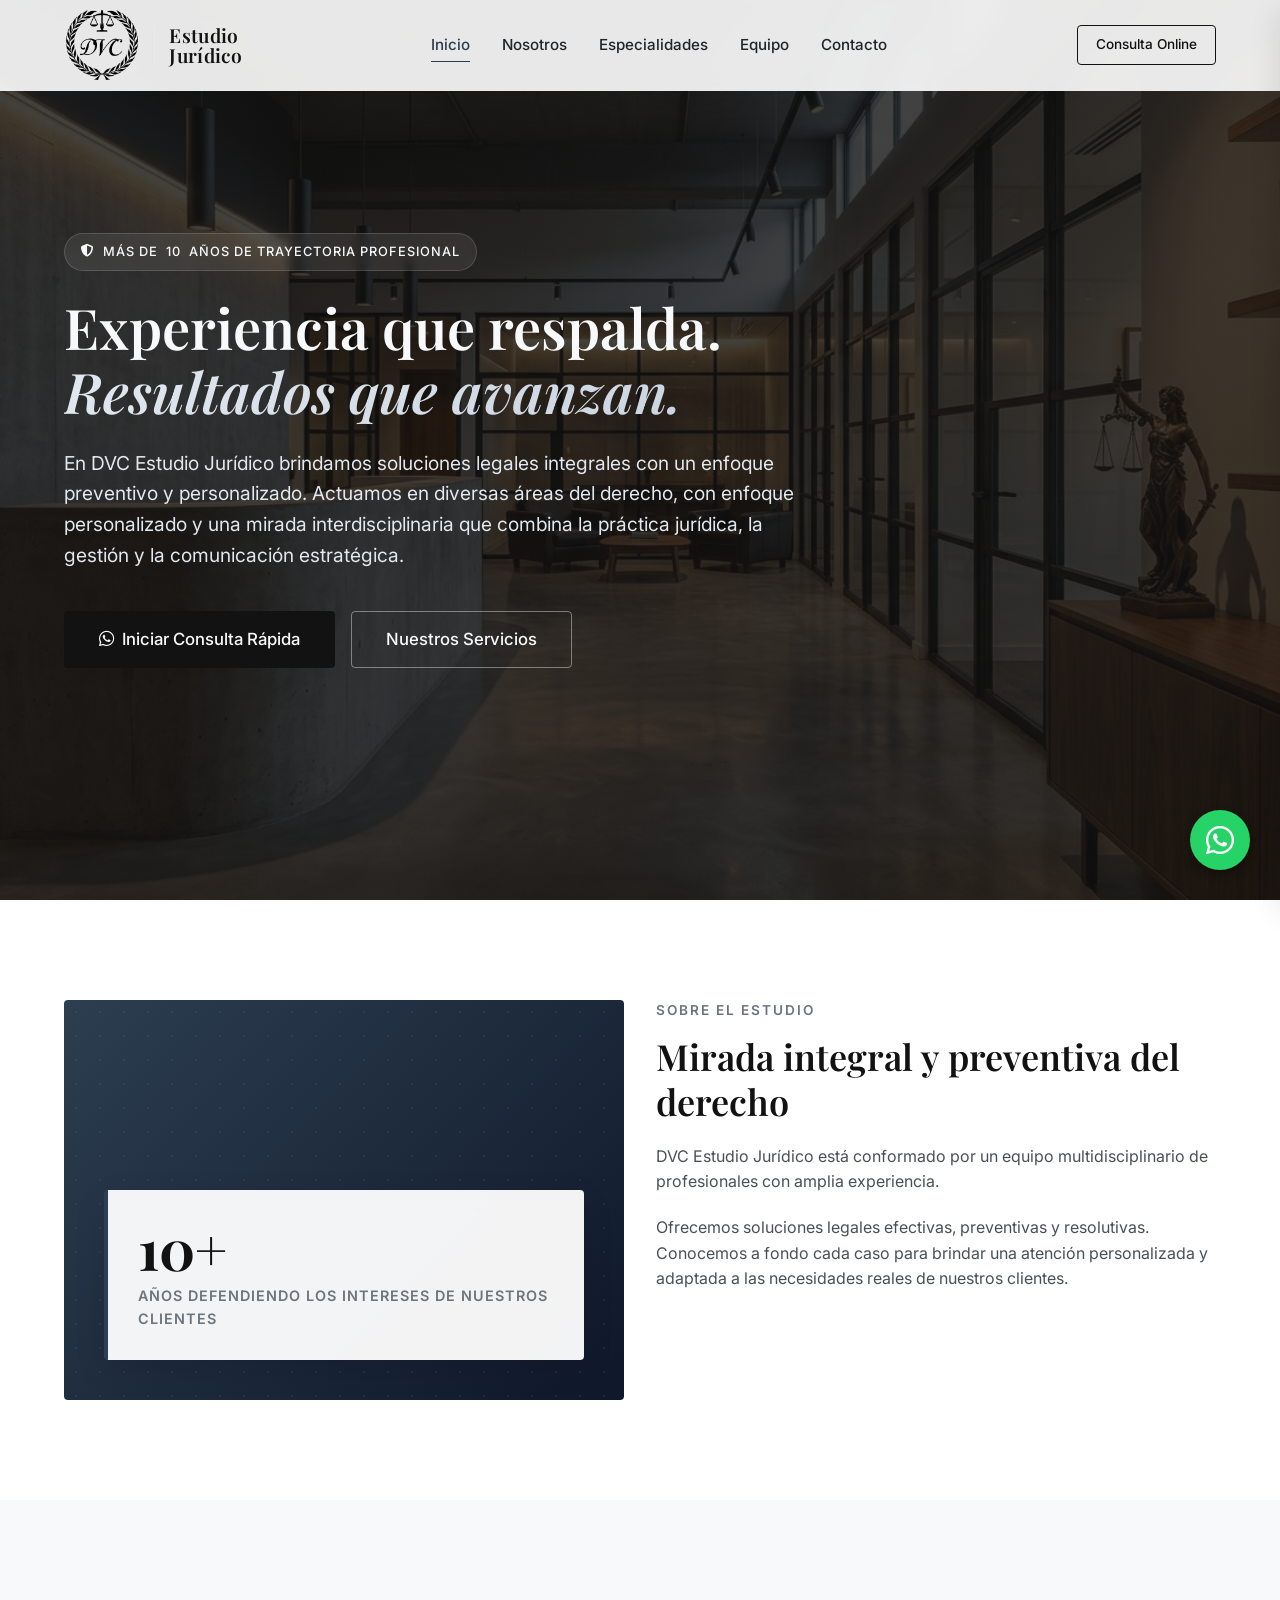
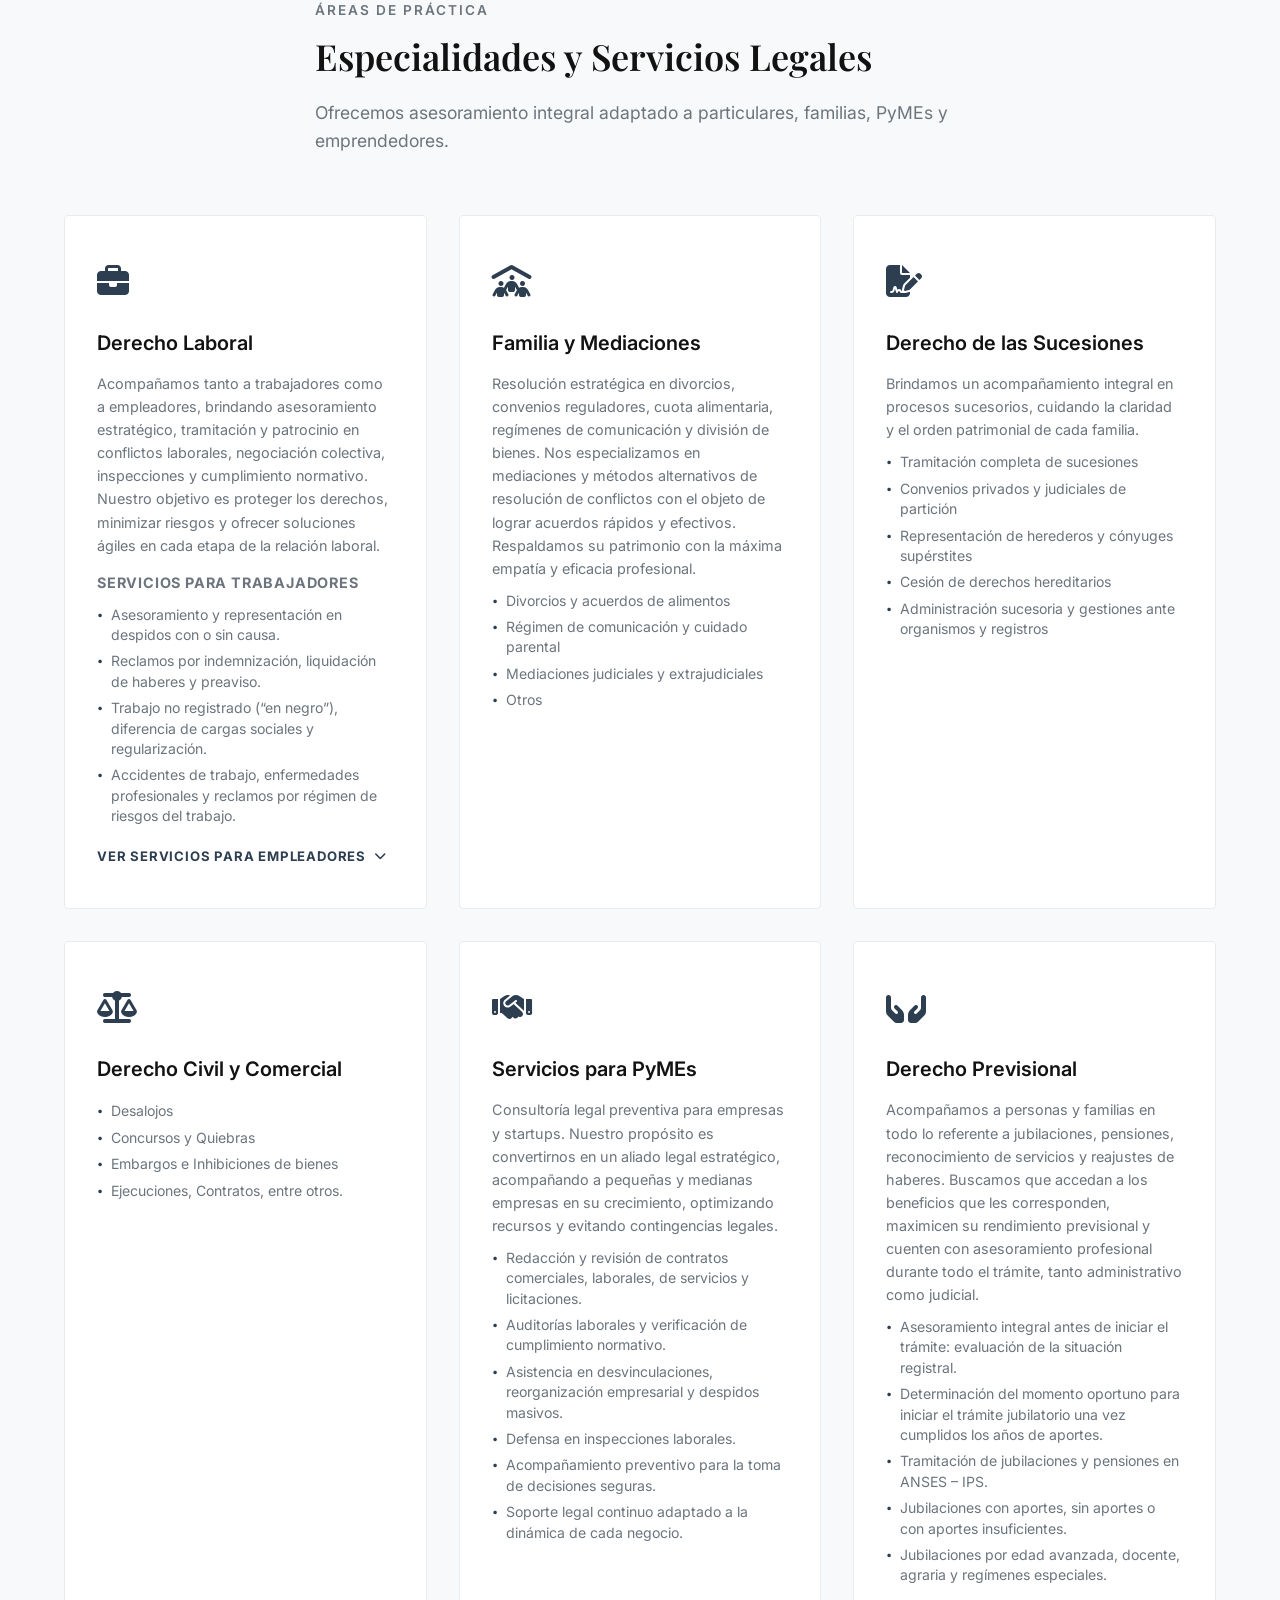
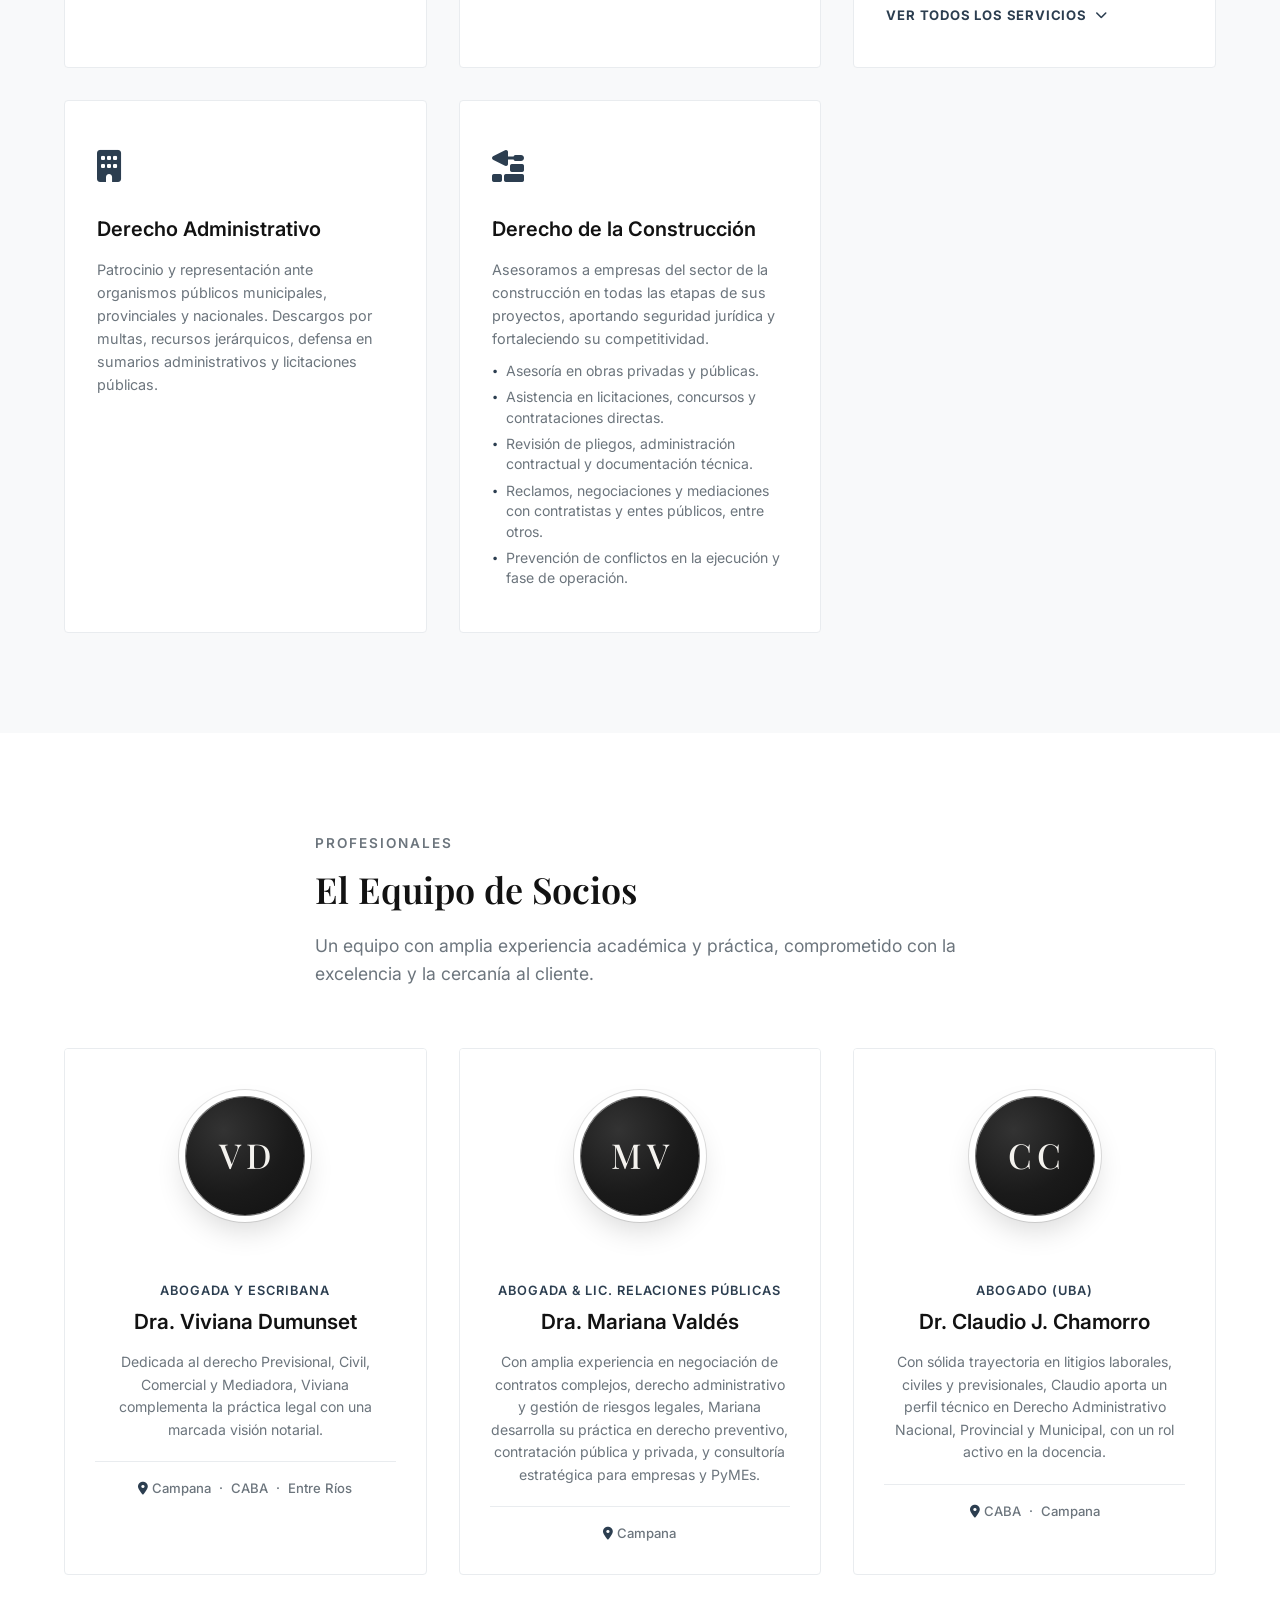
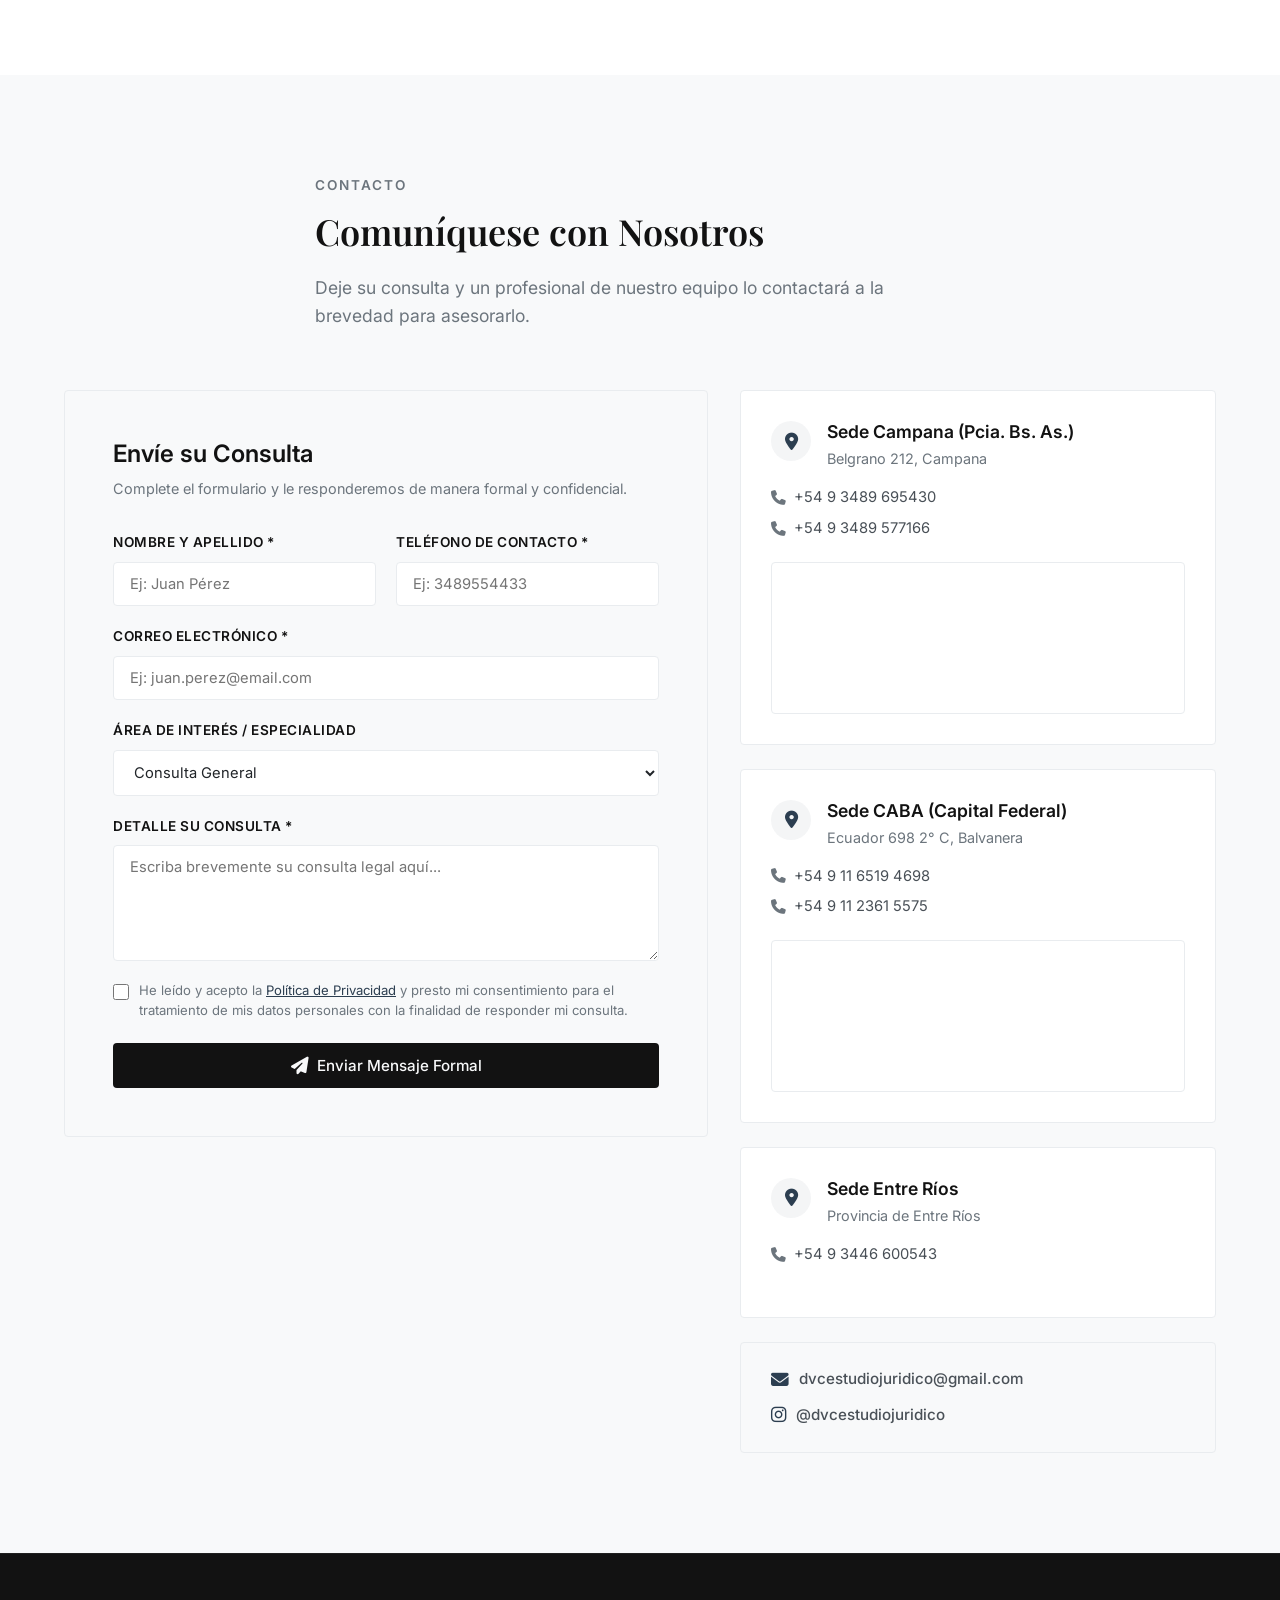
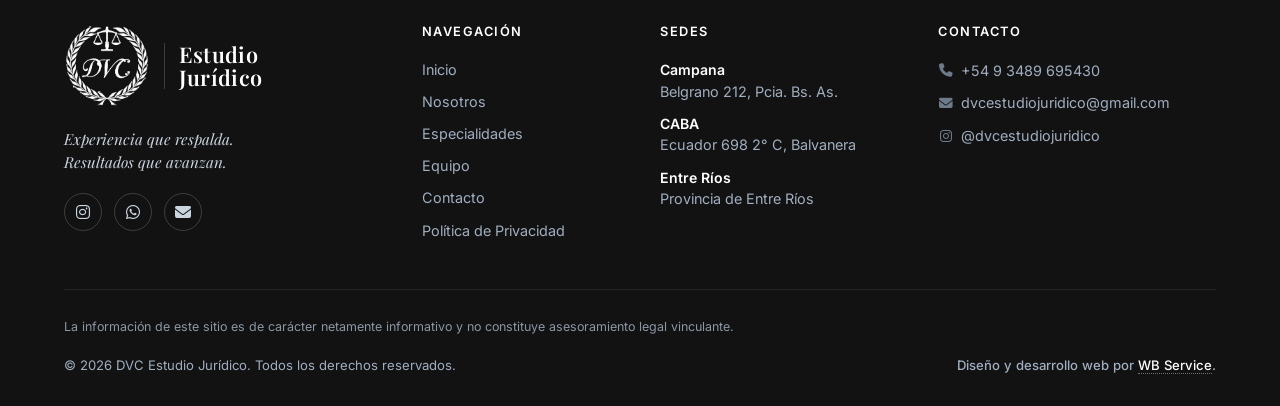
==== index.html @ 2a35f887 "Add files via upload" ====
<!DOCTYPE html>
<html lang="es">
<head>
    <meta charset="UTF-8">
    <meta name="viewport" content="width=device-width, initial-scale=1.0">
    <title>DVC Estudio Jurídico | Experiencia y Confianza Legal</title>
    <!-- Meta tags SEO -->
    <meta name="description" content="DVC Estudio Jurídico. Sólida trayectoria brindando asesoramiento legal integral y preventivo en Campana, CABA y Entre Ríos. Especialistas en derecho civil, comercial, laboral, sucesorio, previsional y asesoría para PyMEs.">
    <meta name="keywords" content="estudio juridico, abogados campana, abogados caba, sucesiones, derecho laboral, divorcios, jubilaciones anses, contratos, pymes asesoria legal">
    <meta name="author" content="WB Service">
    <meta name="robots" content="index, follow">
    <meta name="theme-color" content="#121212">
    <!-- ⚠️ Al confirmar el dominio real, reemplazar esta URL en canonical + og:url + og:image + twitter:image -->
    <link rel="canonical" href="https://willsnop-jeyker.github.io/DVCEstudioJuridico/">

    <!-- Favicon -->
    <link rel="icon" type="image/png" sizes="32x32" href="assets/favicon-32.png">
    <link rel="icon" type="image/png" sizes="64x64" href="assets/favicon-64.png">
    <link rel="apple-touch-icon" href="assets/apple-touch-icon.png">

    <!-- Open Graph (previsualización al compartir en WhatsApp, Facebook, LinkedIn) -->
    <meta property="og:type" content="website">
    <meta property="og:locale" content="es_AR">
    <meta property="og:site_name" content="DVC Estudio Jurídico">
    <meta property="og:title" content="DVC Estudio Jurídico | Experiencia y Confianza Legal">
    <meta property="og:description" content="Asesoramiento legal integral y preventivo en Campana, CABA y Entre Ríos. Derecho civil, comercial, laboral, sucesorio, previsional y para PyMEs.">
    <meta property="og:url" content="https://willsnop-jeyker.github.io/DVCEstudioJuridico/">
    <meta property="og:image" content="https://willsnop-jeyker.github.io/DVCEstudioJuridico/assets/og-image.png">
    <meta property="og:image:width" content="1200">
    <meta property="og:image:height" content="630">
    <meta property="og:image:alt" content="DVC Estudio Jurídico">

    <!-- Twitter Cards -->
    <meta name="twitter:card" content="summary_large_image">
    <meta name="twitter:title" content="DVC Estudio Jurídico | Experiencia y Confianza Legal">
    <meta name="twitter:description" content="Asesoramiento legal integral y preventivo en Campana, CABA y Entre Ríos.">
    <meta name="twitter:image" content="https://willsnop-jeyker.github.io/DVCEstudioJuridico/assets/og-image.png">

    <!-- Google Fonts -->
    <link rel="preconnect" href="https://fonts.googleapis.com">
    <link rel="preconnect" href="https://fonts.gstatic.com" crossorigin>
    <link href="https://fonts.googleapis.com/css2?family=Inter:wght@300;400;500;600;700&family=Playfair+Display:ital,wght@0,400;0,500;0,600;0,700;1,400&display=swap" rel="stylesheet">
    <!-- FontAwesome para Iconos -->
    <link rel="stylesheet" href="https://cdnjs.cloudflare.com/ajax/libs/font-awesome/6.4.0/css/all.min.css">
    <!-- CSS Estilos -->
    <link rel="stylesheet" href="styles.css">
</head>
<body>

    <!-- Header / Navegación -->
    <header class="main-header" id="header">
        <div class="container header-container">
            <a href="#hero" class="logo-container" id="site-logo">
                <!-- Emblema DVC (imagen) + "Estudio Jurídico" como texto. Fallback si la imagen no carga. -->
                <div class="logo-lockup" id="logo-lockup">
                    <img src="assets/logo.png" alt="DVC Estudio Jurídico" class="logo-emblem" onerror="document.getElementById('logo-lockup').style.display='none'; document.getElementById('logo-fallback').style.display='flex';">
                    <span class="logo-wordmark">Estudio<br>Jurídico</span>
                </div>
                <div id="logo-fallback" class="logo-text-fallback" style="display:none;">
                    <i class="fa-solid fa-scale-balanced logo-icon"></i>
                    <div class="logo-texts">
                        <span class="logo-title">DVC</span>
                        <span class="logo-subtitle">Estudio Jurídico</span>
                    </div>
                </div>
            </a>

            <!-- Menú Desktop -->
            <nav class="nav-menu" id="nav-menu">
                <ul>
                    <li><a href="#hero" class="nav-link active">Inicio</a></li>
                    <li><a href="#nosotros" class="nav-link">Nosotros</a></li>
                    <li><a href="#especialidades" class="nav-link">Especialidades</a></li>
                    <li><a href="#equipo" class="nav-link">Equipo</a></li>
                    <li><a href="#contacto" class="nav-link">Contacto</a></li>
                </ul>
            </nav>

            <!-- Botón de Contacto Rápido -->
            <div class="header-actions">
                <a href="#contacto" class="btn btn-outline btn-sm">Consulta Online</a>
                <button class="mobile-nav-toggle" id="mobile-toggle" aria-label="Abrir menú">
                    <span class="bar"></span>
                    <span class="bar"></span>
                    <span class="bar"></span>
                </button>
            </div>
        </div>
    </header>

    <!-- Menú Móvil Lateral Overlay -->
    <div class="mobile-overlay" id="mobile-overlay"></div>
    <div class="mobile-nav" id="mobile-nav">
        <div class="mobile-nav-header">
            <span class="mobile-logo">DVC Estudio</span>
            <button class="mobile-close" id="mobile-close" aria-label="Cerrar menú">&times;</button>
        </div>
        <ul class="mobile-menu-links">
            <li><a href="#hero" class="mobile-link">Inicio</a></li>
            <li><a href="#nosotros" class="mobile-link">Nosotros</a></li>
            <li><a href="#especialidades" class="mobile-link">Especialidades</a></li>
            <li><a href="#equipo" class="mobile-link">Equipo</a></li>
            <li><a href="#contacto" class="mobile-link">Contacto</a></li>
        </ul>
        <div class="mobile-nav-footer">
            <a href="https://wa.me/5493489695430" target="_blank" class="btn btn-primary btn-block"><i class="fa-brands fa-whatsapp"></i> Escríbenos</a>
        </div>
    </div>

    <main>
        <!-- Hero Section -->
        <section class="hero-section" id="hero">
            <div class="hero-bg"></div>
            <div class="container hero-container">
                <div class="hero-content">
                    <div class="hero-badge">
                        <i class="fa-solid fa-shield-halved"></i> Más de <span id="exp-years-badge">10</span> años de trayectoria profesional
                    </div>
                    <h1 class="hero-title">Experiencia que respalda.<br><span class="text-gradient">Resultados que avanzan.</span></h1>
                    <p class="hero-lead">En DVC Estudio Jurídico brindamos soluciones legales integrales con un enfoque preventivo y personalizado. Actuamos en diversas áreas del derecho, con enfoque personalizado y una mirada interdisciplinaria que combina la práctica jurídica, la gestión y la comunicación estratégica.</p>
                    <div class="hero-buttons">
                        <a href="https://wa.me/5493489695430?text=Hola,%20quisiera%20hacer%20una%20consulta%20legal." target="_blank" class="btn btn-primary btn-lg">
                            <i class="fa-brands fa-whatsapp"></i> Iniciar Consulta Rápida
                        </a>
                        <a href="#especialidades" class="btn btn-secondary btn-lg">Nuestros Servicios</a>
                    </div>
                </div>
            </div>
        </section>

        <!-- Nosotros Section -->
        <section class="nosotros-section section-padding" id="nosotros">
            <div class="container">
                <div class="grid grid-2">
                    <div class="nosotros-image-wrapper">
                        <!-- Imagen representativa de la balanza/justicia minimalista en CSS/diseño -->
                        <div class="nosotros-card-accent">
                            <div class="accent-number" id="exp-years-accent">10+</div>
                            <div class="accent-text">Años defendiendo los intereses de nuestros clientes</div>
                        </div>
                        <div class="nosotros-decorative-backdrop"></div>
                    </div>
                    <div class="nosotros-content">
                        <span class="section-subtitle">Sobre el Estudio</span>
                        <h2 class="section-title">Mirada integral y preventiva del derecho</h2>
                        <p class="section-text">DVC Estudio Jurídico está conformado por un equipo multidisciplinario de profesionales con amplia experiencia.</p>
                        <p class="section-text">Ofrecemos soluciones legales efectivas, preventivas y resolutivas. Conocemos a fondo cada caso para brindar una atención personalizada y adaptada a las necesidades reales de nuestros clientes.</p>
                    </div>
                </div>
            </div>
        </section>

        <!-- Especialidades / Servicios Section -->
        <section class="especialidades-section section-padding bg-light" id="especialidades">
            <div class="container">
                <div class="section-header text-center">
                    <span class="section-subtitle">Áreas de Práctica</span>
                    <h2 class="section-title">Especialidades y Servicios Legales</h2>
                    <p class="section-lead">Ofrecemos asesoramiento integral adaptado a particulares, familias, PyMEs y emprendedores.</p>
                </div>

                <div class="grid grid-3 specialty-grid">
                    <!-- Tarjeta 1: Laboral -->
                    <div class="specialty-card">
                        <div class="card-icon"><i class="fa-solid fa-briefcase"></i></div>
                        <h3>Derecho Laboral</h3>
                        <p>Acompañamos tanto a trabajadores como a empleadores, brindando asesoramiento estratégico, tramitación y patrocinio en conflictos laborales, negociación colectiva, inspecciones y cumplimiento normativo. Nuestro objetivo es proteger los derechos, minimizar riesgos y ofrecer soluciones ágiles en cada etapa de la relación laboral.</p>
                        <p class="card-list-title">Servicios para trabajadores</p>
                        <ul class="card-list">
                            <li>Asesoramiento y representación en despidos con o sin causa.</li>
                            <li>Reclamos por indemnización, liquidación de haberes y preaviso.</li>
                            <li>Trabajo no registrado (“en negro”), diferencia de cargas sociales y regularización.</li>
                            <li>Accidentes de trabajo, enfermedades profesionales y reclamos por régimen de riesgos del trabajo.</li>
                        </ul>
                        <div class="card-more">
                            <div class="card-more-inner">
                                <p class="card-list-title">Servicios para empleadores / PyMEs / empresas</p>
                                <ul class="card-list">
                                    <li>Auditorías laborales y revisiones de cumplimiento normativo interno (contratos, registro, cargas, jornada).</li>
                                    <li>Asesoramiento en contratación: redacción y revisión de contratos de trabajo, pasantías, becarios y trabajadores temporarios.</li>
                                    <li>Asistencia en desvinculación, despidos masivos, planes de retiro y reorganización empresarial.</li>
                                    <li>Defensa en inspecciones laborales.</li>
                                </ul>
                            </div>
                        </div>
                        <button type="button" class="card-toggle" aria-expanded="false">
                            <span class="card-toggle-text">Ver servicios para empleadores</span>
                            <i class="fa-solid fa-chevron-down card-toggle-icon"></i>
                        </button>
                    </div>

                    <!-- Tarjeta 2: Familia -->
                    <div class="specialty-card">
                        <div class="card-icon"><i class="fa-solid fa-people-roof"></i></div>
                        <h3>Familia y Mediaciones</h3>
                        <p>Resolución estratégica en divorcios, convenios reguladores, cuota alimentaria, regímenes de comunicación y división de bienes. Nos especializamos en mediaciones y métodos alternativos de resolución de conflictos con el objeto de lograr acuerdos rápidos y efectivos. Respaldamos su patrimonio con la máxima empatía y eficacia profesional.</p>
                        <ul class="card-list">
                            <li>Divorcios y acuerdos de alimentos</li>
                            <li>Régimen de comunicación y cuidado parental</li>
                            <li>Mediaciones judiciales y extrajudiciales</li>
                            <li>Otros</li>
                        </ul>
                    </div>

                    <!-- Tarjeta 3: Sucesiones -->
                    <div class="specialty-card">
                        <div class="card-icon"><i class="fa-solid fa-file-signature"></i></div>
                        <h3>Derecho de las Sucesiones</h3>
                        <p>Brindamos un acompañamiento integral en procesos sucesorios, cuidando la claridad y el orden patrimonial de cada familia.</p>
                        <ul class="card-list">
                            <li>Tramitación completa de sucesiones</li>
                            <li>Convenios privados y judiciales de partición</li>
                            <li>Representación de herederos y cónyuges supérstites</li>
                            <li>Cesión de derechos hereditarios</li>
                            <li>Administración sucesoria y gestiones ante organismos y registros</li>
                        </ul>
                    </div>

                    <!-- Tarjeta 4: Civil y Comercial -->
                    <div class="specialty-card">
                        <div class="card-icon"><i class="fa-solid fa-scale-balanced"></i></div>
                        <h3>Derecho Civil y Comercial</h3>
                        <ul class="card-list">
                            <li>Desalojos</li>
                            <li>Concursos y Quiebras</li>
                            <li>Embargos e Inhibiciones de bienes</li>
                            <li>Ejecuciones, Contratos, entre otros.</li>
                        </ul>
                    </div>

                    <!-- Tarjeta 5: PyMEs y Emprendedores -->
                    <div class="specialty-card">
                        <div class="card-icon"><i class="fa-solid fa-handshake"></i></div>
                        <h3>Servicios para PyMEs</h3>
                        <p>Consultoría legal preventiva para empresas y startups. Nuestro propósito es convertirnos en un aliado legal estratégico, acompañando a pequeñas y medianas empresas en su crecimiento, optimizando recursos y evitando contingencias legales.</p>
                        <ul class="card-list">
                            <li>Redacción y revisión de contratos comerciales, laborales, de servicios y licitaciones.</li>
                            <li>Auditorías laborales y verificación de cumplimiento normativo.</li>
                            <li>Asistencia en desvinculaciones, reorganización empresarial y despidos masivos.</li>
                            <li>Defensa en inspecciones laborales.</li>
                            <li>Acompañamiento preventivo para la toma de decisiones seguras.</li>
                            <li>Soporte legal continuo adaptado a la dinámica de cada negocio.</li>
                        </ul>
                    </div>

                    <!-- Tarjeta 6: Previsional -->
                    <div class="specialty-card">
                        <div class="card-icon"><i class="fa-solid fa-hands-holding"></i></div>
                        <h3>Derecho Previsional</h3>
                        <p>Acompañamos a personas y familias en todo lo referente a jubilaciones, pensiones, reconocimiento de servicios y reajustes de haberes. Buscamos que accedan a los beneficios que les corresponden, maximicen su rendimiento previsional y cuenten con asesoramiento profesional durante todo el trámite, tanto administrativo como judicial.</p>
                        <ul class="card-list">
                            <li>Asesoramiento integral antes de iniciar el trámite: evaluación de la situación registral.</li>
                            <li>Determinación del momento oportuno para iniciar el trámite jubilatorio una vez cumplidos los años de aportes.</li>
                            <li>Tramitación de jubilaciones y pensiones en ANSES – IPS.</li>
                            <li>Jubilaciones con aportes, sin aportes o con aportes insuficientes.</li>
                            <li>Jubilaciones por edad avanzada, docente, agraria y regímenes especiales.</li>
                        </ul>
                        <div class="card-more">
                            <div class="card-more-inner">
                            <ul class="card-list">
                                <li>Planes de regularización de aportes (moratorias previsionales vigentes).</li>
                                <li>Pensión por fallecimiento (viudez, hijos menores o con discapacidad).</li>
                                <li>Retiro por invalidez o pensión por invalidez.</li>
                                <li>Reconocimiento de servicios y años de aportes (laborales, autónomos) ante ANSES u otras cajas previsionales.</li>
                                <li>Cálculo y proyección previsional: años aportados, simulación del haber jubilatorio y estimación del monto (“¿cuándo me puedo jubilar?”).</li>
                                <li>Reajustes de haberes y juicios previsionales: impugnación de liquidaciones, demandas por cálculo incorrecto y retroactivos.</li>
                                <li>Asesoramiento a empresas y profesionales sobre obligaciones previsionales, régimen de caja y carga de aportes.</li>
                                <li>Procedimientos administrativos y judiciales: recursos, amparos previsionales y seguimiento de expedientes.</li>
                            </ul>
                            </div>
                        </div>
                        <button type="button" class="card-toggle" aria-expanded="false">
                            <span class="card-toggle-text">Ver todos los servicios</span>
                            <i class="fa-solid fa-chevron-down card-toggle-icon"></i>
                        </button>
                    </div>

                    <!-- Tarjeta 7: Administrativo -->
                    <div class="specialty-card">
                        <div class="card-icon"><i class="fa-solid fa-building"></i></div>
                        <h3>Derecho Administrativo</h3>
                        <p>Patrocinio y representación ante organismos públicos municipales, provinciales y nacionales. Descargos por multas, recursos jerárquicos, defensa en sumarios administrativos y licitaciones públicas.</p>
                    </div>

                    <!-- Tarjeta 8: Construcción -->
                    <div class="specialty-card">
                        <div class="card-icon"><i class="fa-solid fa-trowel-bricks"></i></div>
                        <h3>Derecho de la Construcción</h3>
                        <p>Asesoramos a empresas del sector de la construcción en todas las etapas de sus proyectos, aportando seguridad jurídica y fortaleciendo su competitividad.</p>
                        <ul class="card-list">
                            <li>Asesoría en obras privadas y públicas.</li>
                            <li>Asistencia en licitaciones, concursos y contrataciones directas.</li>
                            <li>Revisión de pliegos, administración contractual y documentación técnica.</li>
                            <li>Reclamos, negociaciones y mediaciones con contratistas y entes públicos, entre otros.</li>
                            <li>Prevención de conflictos en la ejecución y fase de operación.</li>
                        </ul>
                    </div>
                </div>
            </div>
        </section>

        <!-- El Equipo Section -->
        <section class="equipo-section section-padding" id="equipo">
            <div class="container">
                <div class="section-header text-center">
                    <span class="section-subtitle">Profesionales</span>
                    <h2 class="section-title">El Equipo de Socios</h2>
                    <p class="section-lead">Un equipo con amplia experiencia académica y práctica, comprometido con la excelencia y la cercanía al cliente.</p>
                </div>

                <div class="grid grid-3 equipo-grid">
                    <!-- Ficha Dra. Viviana Dumunset -->
                    <div class="member-card">
                        <div class="member-img-container">
                            <div class="member-avatar">VD</div>
                        </div>
                        <div class="member-info">
                            <span class="member-role">Abogada y Escribana</span>
                            <h3>Dra. Viviana Dumunset</h3>
                            <p class="member-bio">Dedicada al derecho Previsional, Civil, Comercial y Mediadora, Viviana complementa la práctica legal con una marcada visión notarial.</p>
                            <div class="member-meta">
                                <span><i class="fa-solid fa-location-dot"></i> Campana &nbsp;·&nbsp; CABA &nbsp;·&nbsp; Entre Ríos</span>
                            </div>
                        </div>
                    </div>

                    <!-- Ficha Dra. Mariana Valdés -->
                    <div class="member-card">
                        <div class="member-img-container">
                            <div class="member-avatar">MV</div>
                        </div>
                        <div class="member-info">
                            <span class="member-role">Abogada &amp; Lic. Relaciones Públicas</span>
                            <h3>Dra. Mariana Valdés</h3>
                            <p class="member-bio">Con amplia experiencia en negociación de contratos complejos, derecho administrativo y gestión de riesgos legales, Mariana desarrolla su práctica en derecho preventivo, contratación pública y privada, y consultoría estratégica para empresas y PyMEs.</p>
                            <div class="member-meta">
                                <span><i class="fa-solid fa-location-dot"></i> Campana</span>
                            </div>
                        </div>
                    </div>

                    <!-- Ficha Dr. Claudio Javier Chamorro -->
                    <div class="member-card">
                        <div class="member-img-container">
                            <div class="member-avatar">CC</div>
                        </div>
                        <div class="member-info">
                            <span class="member-role">Abogado (UBA)</span>
                            <h3>Dr. Claudio J. Chamorro</h3>
                            <p class="member-bio">Con sólida trayectoria en litigios laborales, civiles y previsionales, Claudio aporta un perfil técnico en Derecho Administrativo Nacional, Provincial y Municipal, con un rol activo en la docencia.</p>
                            <div class="member-meta">
                                <span><i class="fa-solid fa-location-dot"></i> CABA &nbsp;·&nbsp; Campana</span>
                            </div>
                        </div>
                    </div>
                </div>
            </div>
        </section>

        <!-- Contacto Section -->
        <section class="contacto-section section-padding bg-light" id="contacto">
            <div class="container">
                <div class="section-header text-center">
                    <span class="section-subtitle">Contacto</span>
                    <h2 class="section-title">Comuníquese con Nosotros</h2>
                    <p class="section-lead">Deje su consulta y un profesional de nuestro equipo lo contactará a la brevedad para asesorarlo.</p>
                </div>

                <div class="grid grid-2 contacto-layout">
                    <!-- Formulario de Contacto -->
                    <div class="contacto-form-container">
                        <h3>Envíe su Consulta</h3>
                        <p class="form-instruction">Complete el formulario y le responderemos de manera formal y confidencial.</p>
                        <form id="legal-contact-form" class="legal-form">
                            <div class="form-group-row">
                                <div class="form-group">
                                    <label for="fname">Nombre y Apellido *</label>
                                    <input type="text" id="fname" name="name" required placeholder="Ej: Juan Pérez">
                                </div>
                                <div class="form-group">
                                    <label for="fphone">Teléfono de Contacto *</label>
                                    <input type="tel" id="fphone" name="phone" required placeholder="Ej: 3489554433">
                                </div>
                            </div>
                            <div class="form-group">
                                <label for="femail">Correo Electrónico *</label>
                                    <input type="email" id="femail" name="email" required placeholder="Ej: juan.perez@email.com">
                            </div>
                            <div class="form-group">
                                <label for="fspecialty">Área de Interés / Especialidad</label>
                                <select id="fspecialty" name="specialty">
                                    <option value="General">Consulta General</option>
                                    <option value="Laboral">Derecho Laboral / Despidos</option>
                                    <option value="Familia">Familia / Divorcios / Alimentos</option>
                                    <option value="Sucesiones">Sucesiones y Herencias</option>
                                    <option value="Civil y Comercial">Contratos / Civil y Comercial</option>
                                    <option value="PyMEs">Asesoría para PyMEs / Empresas</option>
                                    <option value="Previsional">Jubilaciones / ANSES</option>
                                    <option value="Otros">Otros Asuntos</option>
                                </select>
                            </div>
                            <div class="form-group">
                                <label for="fmessage">Detalle su Consulta *</label>
                                <textarea id="fmessage" name="message" rows="5" required placeholder="Escriba brevemente su consulta legal aquí..."></textarea>
                            </div>
                            <div class="form-consent">
                                <input type="checkbox" id="fconsent" name="consent" required>
                                <label for="fconsent">He leído y acepto la <a href="privacidad.html" target="_blank" rel="noopener">Política de Privacidad</a> y presto mi consentimiento para el tratamiento de mis datos personales con la finalidad de responder mi consulta.</label>
                            </div>

                            <div class="form-alert" id="form-alert"></div>
                            <button type="submit" class="btn btn-primary btn-block" id="btn-submit">
                                <i class="fa-solid fa-paper-plane"></i> Enviar Mensaje Formal
                            </button>
                        </form>
                    </div>

                    <!-- Datos de Contacto y Sedes -->
                    <div class="contacto-info-container">
                        <!-- Sede Campana -->
                        <div class="sede-card">
                            <div class="sede-header">
                                <div class="sede-icon"><i class="fa-solid fa-location-dot"></i></div>
                                <div>
                                    <h4>Sede Campana (Pcia. Bs. As.)</h4>
                                    <p>Belgrano 212, Campana</p>
                                </div>
                            </div>
                            <div class="sede-details">
                                <p><i class="fa-solid fa-phone"></i> <a href="tel:+5493489695430" class="contact-link">+54 9 3489 695430</a></p>
                                <p><i class="fa-solid fa-phone"></i> <a href="tel:+5493489577166" class="contact-link">+54 9 3489 577166</a></p>
                            </div>
                            <!-- Mapa Campana Iframe OpenStreetMap -->
                            <div class="sede-map">
                                <iframe src="https://www.google.com/maps/embed?pb=!1m18!1m12!1m3!1d3301.839841804987!2d-58.96205792476561!3d-34.163259973114136!2m3!1f0!2f0!3f0!3m2!1i1024!2i768!4f13.1!3m3!1m2!1s0x95bb7213b28b7e21%3A0xe54e3d744bcf84ec!2sBelgrano%20212%2C%20Campana%2C%20Provincia%20de%20Buenos%20Aires!5e0!3m2!1ses-419!2sar!4v1717500000000!5m2!1ses-419!2sar" width="100%" height="150" style="border:0;" allowfullscreen="" loading="lazy" referrerpolicy="no-referrer-when-downgrade"></iframe>
                            </div>
                        </div>

                        <!-- Sede CABA -->
                        <div class="sede-card">
                            <div class="sede-header">
                                <div class="sede-icon"><i class="fa-solid fa-location-dot"></i></div>
                                <div>
                                    <h4>Sede CABA (Capital Federal)</h4>
                                    <p>Ecuador 698 2° C, Balvanera</p>
                                </div>
                            </div>
                            <div class="sede-details">
                                <p><i class="fa-solid fa-phone"></i> <a href="tel:+5491165194698" class="contact-link">+54 9 11 6519 4698</a></p>
                                <p><i class="fa-solid fa-phone"></i> <a href="tel:+5491123615575" class="contact-link">+54 9 11 2361 5575</a></p>
                            </div>
                            <!-- Mapa CABA Iframe OpenStreetMap -->
                            <div class="sede-map">
                                <iframe src="https://www.google.com/maps/embed?pb=!1m18!1m12!1m3!1d3284.0906233481977!2d-58.406140524741366!3d-34.60439407295449!2m3!1f0!2f0!3f0!3m2!1i1024!2i768!4f13.1!3m3!1m2!1s0x95bcca1172a3922d%3A0x7d81a9adbf23e590!2sEcuador%20698%2C%20C1214ADL%20CABA!5e0!3m2!1ses-419!2sar!4v1717500000000!5m2!1ses-419!2sar" width="100%" height="150" style="border:0;" allowfullscreen="" loading="lazy" referrerpolicy="no-referrer-when-downgrade"></iframe>
                            </div>
                        </div>

                        <!-- Sede Entre Ríos -->
                        <div class="sede-card">
                            <div class="sede-header">
                                <div class="sede-icon"><i class="fa-solid fa-location-dot"></i></div>
                                <div>
                                    <h4>Sede Entre Ríos</h4>
                                    <p>Provincia de Entre Ríos</p>
                                </div>
                            </div>
                            <div class="sede-details">
                                <p><i class="fa-solid fa-phone"></i> <a href="tel:+5493446600543" class="contact-link">+54 9 3446 600543</a></p>
                            </div>
                        </div>

                        <!-- Correo e Instagram -->
                        <div class="otras-vias-card">
                            <p><i class="fa-solid fa-envelope"></i> <a href="mailto:dvcestudiojuridico@gmail.com" class="contact-link">dvcestudiojuridico@gmail.com</a></p>
                            <p><i class="fa-brands fa-instagram"></i> <a href="https://www.instagram.com/dvcestudiojuridico/" target="_blank" rel="noopener" class="contact-link">@dvcestudiojuridico</a></p>
                        </div>
                    </div>
                </div>
            </div>
        </section>
    </main>

    <!-- Footer -->
    <footer class="main-footer">
        <div class="container">
            <div class="footer-top">
                <!-- Marca -->
                <div class="footer-brand">
                    <div class="footer-logo-lockup">
                        <img src="assets/logo-footer.png" alt="DVC Estudio Jurídico" class="footer-logo">
                        <div class="footer-brand-text">
                            <span class="footer-wordmark">Estudio<br>Jurídico</span>
                        </div>
                    </div>
                    <p class="footer-tagline">Experiencia que respalda.<br>Resultados que avanzan.</p>
                    <div class="footer-social">
                        <a href="https://www.instagram.com/dvcestudiojuridico/" target="_blank" rel="noopener" aria-label="Instagram"><i class="fa-brands fa-instagram"></i></a>
                        <a href="https://wa.me/5493489695430" target="_blank" rel="noopener" aria-label="WhatsApp"><i class="fa-brands fa-whatsapp"></i></a>
                        <a href="mailto:dvcestudiojuridico@gmail.com" aria-label="Correo electrónico"><i class="fa-solid fa-envelope"></i></a>
                    </div>
                </div>

                <!-- Navegación -->
                <div class="footer-col">
                    <h4>Navegación</h4>
                    <ul>
                        <li><a href="#hero">Inicio</a></li>
                        <li><a href="#nosotros">Nosotros</a></li>
                        <li><a href="#especialidades">Especialidades</a></li>
                        <li><a href="#equipo">Equipo</a></li>
                        <li><a href="#contacto">Contacto</a></li>
                        <li><a href="privacidad.html">Política de Privacidad</a></li>
                    </ul>
                </div>

                <!-- Sedes -->
                <div class="footer-col">
                    <h4>Sedes</h4>
                    <ul class="footer-sedes">
                        <li><span>Campana</span>Belgrano 212, Pcia. Bs. As.</li>
                        <li><span>CABA</span>Ecuador 698 2° C, Balvanera</li>
                        <li><span>Entre Ríos</span>Provincia de Entre Ríos</li>
                    </ul>
                </div>

                <!-- Contacto -->
                <div class="footer-col">
                    <h4>Contacto</h4>
                    <ul>
                        <li><a href="tel:+5493489695430"><i class="fa-solid fa-phone"></i> +54 9 3489 695430</a></li>
                        <li><a href="mailto:dvcestudiojuridico@gmail.com"><i class="fa-solid fa-envelope"></i> dvcestudiojuridico@gmail.com</a></li>
                        <li><a href="https://www.instagram.com/dvcestudiojuridico/" target="_blank" rel="noopener"><i class="fa-brands fa-instagram"></i> @dvcestudiojuridico</a></li>
                    </ul>
                </div>
            </div>

            <div class="footer-bottom">
                <p class="footer-disclaimer">La información de este sitio es de carácter netamente informativo y no constituye asesoramiento legal vinculante.</p>
                <div class="footer-bottom-row">
                    <p>&copy; <span id="footer-year">2026</span> DVC Estudio Jurídico. Todos los derechos reservados.</p>
                    <p class="developer-credit">Diseño y desarrollo web por <a href="https://www.wbserviceinformatica.com.ar" target="_blank" rel="noopener">WB Service</a>.</p>
                </div>
            </div>
        </div>
    </footer>

    <!-- Botón Flotante de WhatsApp -->
    <a href="https://wa.me/5493489695430?text=Hola,%20quisiera%20hacer%20una%20consulta%20legal." class="whatsapp-float" target="_blank" rel="noopener" aria-label="Escríbenos por WhatsApp">
        <i class="fa-brands fa-whatsapp"></i>
    </a>

    <!-- Datos estructurados (SEO / Google) -->
    <script type="application/ld+json">
    {
      "@context": "https://schema.org",
      "@type": "LegalService",
      "@id": "https://willsnop-jeyker.github.io/DVCEstudioJuridico/#estudio",
      "name": "DVC Estudio Jurídico",
      "description": "Estudio jurídico con sólida trayectoria en asesoramiento legal integral y preventivo. Derecho laboral, familia y mediaciones, sucesiones, civil y comercial, PyMEs, previsional, administrativo y de la construcción.",
      "url": "https://willsnop-jeyker.github.io/DVCEstudioJuridico/",
      "logo": "https://willsnop-jeyker.github.io/DVCEstudioJuridico/assets/apple-touch-icon.png",
      "image": "https://willsnop-jeyker.github.io/DVCEstudioJuridico/assets/og-image.png",
      "email": "dvcestudiojuridico@gmail.com",
      "telephone": "+5493489695430",
      "priceRange": "$$",
      "sameAs": ["https://www.instagram.com/dvcestudiojuridico"],
      "areaServed": [
        { "@type": "AdministrativeArea", "name": "Campana, Provincia de Buenos Aires" },
        { "@type": "AdministrativeArea", "name": "Ciudad Autónoma de Buenos Aires" },
        { "@type": "AdministrativeArea", "name": "Provincia de Entre Ríos" }
      ],
      "knowsAbout": [
        "Derecho Laboral", "Familia y Mediaciones", "Sucesiones y Herencias",
        "Derecho Civil y Comercial", "Servicios para PyMEs", "Derecho Previsional",
        "Derecho Administrativo", "Derecho de la Construcción"
      ],
      "address": {
        "@type": "PostalAddress",
        "streetAddress": "Belgrano 212",
        "addressLocality": "Campana",
        "addressRegion": "Buenos Aires",
        "addressCountry": "AR"
      },
      "geo": { "@type": "GeoCoordinates", "latitude": -34.163260, "longitude": -58.962058 },
      "location": [
        {
          "@type": "Place",
          "name": "DVC Estudio Jurídico — Sede Campana",
          "address": {
            "@type": "PostalAddress",
            "streetAddress": "Belgrano 212",
            "addressLocality": "Campana",
            "addressRegion": "Buenos Aires",
            "addressCountry": "AR"
          },
          "geo": { "@type": "GeoCoordinates", "latitude": -34.163260, "longitude": -58.962058 }
        },
        {
          "@type": "Place",
          "name": "DVC Estudio Jurídico — Sede CABA",
          "address": {
            "@type": "PostalAddress",
            "streetAddress": "Ecuador 698 2° C, Balvanera",
            "addressLocality": "Ciudad Autónoma de Buenos Aires",
            "addressRegion": "CABA",
            "addressCountry": "AR"
          },
          "geo": { "@type": "GeoCoordinates", "latitude": -34.604394, "longitude": -58.406141 }
        }
      ]
    }
    </script>

    <!-- JS Scripts -->
    <script src="script.js"></script>
</body>
</html>
---- styles.css ----
/* 
   DVC Estudio Jurídico - Estilos Principales
   Diseño: Moderno, Minimalista, Limpio (Blanco, Gris, Negro)
   Autor: WB Service (https://www.wbserviceinformatica.com.ar)
*/

/* Variables de Diseño System */
:root {
    --bg-primary: #ffffff;
    --bg-secondary: #f8f9fa;
    --bg-dark: #121212;
    --bg-card: #ffffff;
    
    --text-main: #212529;
    --text-muted: #6c757d;
    --text-light: #f8f9fa;
    
    --primary-color: #121212; /* Negro dominante para el minimalismo */
    --accent-color: #2c3e50;  /* Azul acero/pizarra sutil para detalles elegantes */
    --accent-hover: #1a252f;
    --border-color: #e9ecef;
    --shadow-sm: 0 2px 4px rgba(0, 0, 0, 0.05);
    --shadow-md: 0 4px 20px rgba(0, 0, 0, 0.08);
    --shadow-lg: 0 10px 30px rgba(0, 0, 0, 0.12);
    
    --font-heading: 'Playfair Display', Georgia, serif;
    --font-body: 'Inter', sans-serif;
    
    --transition: all 0.3s cubic-bezier(0.25, 0.8, 0.25, 1);
    --border-radius: 4px; /* Bordes rectos refinados para un tono más formal */
}

/* Reset y Estilos Globales */
* {
    margin: 0;
    padding: 0;
    box-sizing: border-box;
}

html {
    scroll-behavior: smooth;
    font-size: 16px;
}

body {
    background-color: var(--bg-primary);
    color: var(--text-main);
    font-family: var(--font-body);
    line-height: 1.6;
    -webkit-font-smoothing: antialiased;
    overflow-x: hidden;
}

/* Contenedor */
.container {
    width: 100%;
    max-width: 1200px;
    margin: 0 auto;
    padding: 0 24px;
}

/* Tipografía */
h1, h2, h3, h4, h5, h6 {
    font-family: var(--font-heading);
    font-weight: 600;
    line-height: 1.25;
    color: var(--primary-color);
}

p {
    font-size: 1rem;
    color: #495057;
    margin-bottom: 1.25rem;
}

/* Grid Utilities */
.grid {
    display: grid;
    gap: 32px;
}

.grid-2 {
    grid-template-columns: repeat(2, 1fr);
}

.grid-3 {
    grid-template-columns: repeat(3, 1fr);
}

/* Botones */
.btn {
    display: inline-flex;
    align-items: center;
    justify-content: center;
    padding: 12px 28px;
    font-family: var(--font-body);
    font-weight: 500;
    font-size: 0.95rem;
    border-radius: var(--border-radius);
    text-decoration: none;
    cursor: pointer;
    transition: var(--transition);
    border: 1px solid transparent;
}

.btn i {
    margin-right: 8px;
    font-size: 1.1rem;
}

.btn-primary {
    background-color: var(--primary-color);
    color: var(--text-light);
}

.btn-primary:hover {
    background-color: var(--accent-color);
    transform: translateY(-2px);
    box-shadow: var(--shadow-sm);
}

.btn-secondary {
    background-color: transparent;
    color: var(--text-light);
    border-color: rgba(255, 255, 255, 0.4);
}

.btn-secondary:hover {
    background-color: rgba(255, 255, 255, 0.1);
    border-color: var(--text-light);
    transform: translateY(-2px);
}

.btn-outline {
    background-color: transparent;
    color: var(--primary-color);
    border-color: var(--primary-color);
}

.btn-outline:hover {
    background-color: var(--primary-color);
    color: var(--text-light);
}

.btn-sm {
    padding: 8px 18px;
    font-size: 0.85rem;
}

.btn-lg {
    padding: 14px 34px;
    font-size: 1.05rem;
}

.btn-block {
    display: flex;
    width: 100%;
}

/* Secciones y Encabezados */
.section-padding {
    padding: 100px 0;
}

.bg-light {
    background-color: var(--bg-secondary);
}

.section-header {
    margin-bottom: 60px;
    max-width: 650px;
}

.section-header.text-center {
    margin-left: auto;
    margin-right: auto;
}

.section-subtitle {
    display: block;
    font-size: 0.85rem;
    text-transform: uppercase;
    letter-spacing: 2px;
    color: var(--text-muted);
    font-weight: 600;
    margin-bottom: 12px;
}

.section-title {
    font-size: 2.25rem;
    margin-bottom: 20px;
}

.section-lead {
    font-size: 1.1rem;
    color: var(--text-muted);
}

/* Header & Navegación */
.main-header {
    position: fixed;
    top: 0;
    left: 0;
    width: 100%;
    z-index: 1000;
    background-color: rgba(255, 255, 255, 0.9);
    backdrop-filter: blur(10px);
    -webkit-backdrop-filter: blur(10px);
    border-bottom: 1px solid var(--border-color);
    transition: var(--transition);
}

.main-header.scrolled {
    padding: 10px 0;
    background-color: #ffffff;
    box-shadow: var(--shadow-sm);
}

.header-container {
    display: flex;
    justify-content: space-between;
    align-items: center;
    height: 90px;
}

.logo-container {
    display: flex;
    align-items: center;
    text-decoration: none;
}

.logo-lockup {
    display: flex;
    align-items: center;
    gap: 14px;
}

.logo-emblem {
    /* El emblema es casi cuadrado (1.03), asi que necesita mas altura que el anterior
       (que era apaisado 1.5) para tener el mismo peso visual en el header. */
    height: 74px;
    width: auto;
}

.logo-wordmark {
    font-family: var(--font-heading);
    font-size: 1.2rem;
    font-weight: 600;
    line-height: 1.05;
    color: var(--primary-color);
    letter-spacing: 0.3px;
    padding-left: 14px;
    border-left: 1px solid var(--border-color);
}

.logo-text-fallback {
    display: flex;
    align-items: center;
    gap: 12px;
}

.logo-icon {
    font-size: 1.8rem;
    color: var(--primary-color);
}

.logo-texts {
    display: flex;
    flex-direction: column;
}

.logo-title {
    font-family: var(--font-heading);
    font-weight: 700;
    font-size: 1.4rem;
    color: var(--primary-color);
    line-height: 1;
}

.logo-subtitle {
    font-family: var(--font-body);
    font-size: 0.65rem;
    text-transform: uppercase;
    letter-spacing: 2px;
    color: var(--text-muted);
    line-height: 1.4;
}

.nav-menu ul {
    display: flex;
    list-style: none;
    gap: 32px;
}

.nav-link {
    text-decoration: none;
    color: var(--text-main);
    font-weight: 500;
    font-size: 0.95rem;
    transition: var(--transition);
    position: relative;
    padding: 8px 0;
}

.nav-link:hover, .nav-link.active {
    color: var(--accent-color);
}

.nav-link::after {
    content: '';
    position: absolute;
    bottom: 0;
    left: 0;
    width: 0;
    height: 1.5px;
    background-color: var(--accent-color);
    transition: var(--transition);
}

.nav-link:hover::after, .nav-link.active::after {
    width: 100%;
}

.header-actions {
    display: flex;
    align-items: center;
    gap: 16px;
}

/* Toggle Móvil */
.mobile-nav-toggle {
    display: none;
    background: none;
    border: none;
    cursor: pointer;
    flex-direction: column;
    gap: 6px;
    padding: 4px;
}

.mobile-nav-toggle .bar {
    width: 24px;
    height: 2px;
    background-color: var(--primary-color);
    transition: var(--transition);
}

/* Hero Section */
.hero-section {
    position: relative;
    height: 100vh;
    min-height: 600px;
    display: flex;
    align-items: center;
    color: var(--text-light);
    overflow: hidden;
}

.hero-bg {
    position: absolute;
    top: 0;
    left: 0;
    width: 100%;
    height: 100%;
    /* Lobby del estudio (generada con IA, apaisada 16:9, sin texto en paredes).
       El texto del hero va sobre la pared de hormigón de la izquierda.
       Para aclarar u oscurecer el fondo, tocar SOLO los dos valores de opacidad. */
    background-image: linear-gradient(rgba(18, 18, 18, 0.80), rgba(18, 18, 18, 0.80)),
                      url('assets/hero-lobby-v2.jpg');
    background-size: cover;
    background-position: center center;
    z-index: 1;
}

.hero-container {
    position: relative;
    z-index: 2;
}

.hero-content {
    max-width: 750px;
}

.hero-badge {
    display: inline-flex;
    align-items: center;
    background-color: rgba(255, 255, 255, 0.08);
    backdrop-filter: blur(5px);
    border: 1px solid rgba(255, 255, 255, 0.15);
    padding: 8px 16px;
    border-radius: 50px;
    font-size: 0.8rem;
    font-weight: 500;
    letter-spacing: 1px;
    text-transform: uppercase;
    margin-bottom: 24px;
    gap: 8px;
}

.hero-badge i {
    color: var(--text-light);
}

.hero-title {
    font-size: 3.5rem;
    color: var(--text-light);
    line-height: 1.15;
    margin-bottom: 24px;
}

.text-gradient {
    font-style: italic;
    background: linear-gradient(135deg, #e2e8f0 0%, #cbd5e0 100%);
    -webkit-background-clip: text;
    -webkit-text-fill-color: transparent;
}

.hero-lead {
    font-size: 1.2rem;
    color: #e2e8f0;
    margin-bottom: 40px;
    line-height: 1.6;
}

.hero-buttons {
    display: flex;
    gap: 16px;
    flex-wrap: wrap;
}

/* Nosotros Section */
.nosotros-image-wrapper {
    position: relative;
    min-height: 400px;
    background: linear-gradient(135deg, #2c3e50 0%, #0f172a 100%);
    border-radius: var(--border-radius);
    overflow: hidden;
    display: flex;
    align-items: flex-end;
    padding: 40px;
}

.nosotros-card-accent {
    position: relative;
    z-index: 3;
    background-color: rgba(255, 255, 255, 0.95);
    backdrop-filter: blur(10px);
    border-radius: var(--border-radius);
    padding: 30px;
    box-shadow: var(--shadow-lg);
    border-left: 4px solid var(--accent-color);
}

.accent-number {
    font-family: var(--font-heading);
    font-size: 3.5rem;
    font-weight: 700;
    line-height: 1;
    color: var(--primary-color);
    margin-bottom: 8px;
}

.accent-text {
    font-size: 0.9rem;
    font-weight: 600;
    color: var(--text-muted);
    text-transform: uppercase;
    letter-spacing: 1px;
}

.nosotros-decorative-backdrop {
    position: absolute;
    top: 0;
    left: 0;
    width: 100%;
    height: 100%;
    background-image: radial-gradient(rgba(255,255,255,0.05) 1px, transparent 0);
    background-size: 24px 24px;
    z-index: 1;
}

.text-highlight {
    font-size: 1.15rem;
    font-style: italic;
    color: var(--accent-color);
    margin-bottom: 24px;
}

.nosotros-pillars {
    margin-top: 32px;
    display: flex;
    flex-direction: column;
    gap: 24px;
}

.pillar-item {
    display: flex;
    gap: 16px;
}

.pillar-icon {
    flex-shrink: 0;
    width: 48px;
    height: 48px;
    background-color: var(--bg-secondary);
    border-radius: 50%;
    display: flex;
    align-items: center;
    justify-content: center;
    font-size: 1.3rem;
    color: var(--accent-color);
    border: 1px solid var(--border-color);
}

.pillar-item h3 {
    font-family: var(--font-body);
    font-size: 1.05rem;
    font-weight: 600;
    margin-bottom: 6px;
}

.pillar-item p {
    font-size: 0.9rem;
    margin-bottom: 0;
}

/* Especialidades Section */
.specialty-grid {
    margin-top: 40px;
}

.specialty-card {
    background-color: var(--bg-card);
    border: 1px solid var(--border-color);
    border-radius: var(--border-radius);
    padding: 40px 32px;
    transition: var(--transition);
}

.specialty-card:hover {
    transform: translateY(-5px);
    box-shadow: var(--shadow-md);
    border-color: transparent;
}

.card-icon {
    font-size: 2rem;
    color: var(--accent-color);
    margin-bottom: 24px;
    display: inline-block;
    transition: var(--transition);
}

.specialty-card:hover .card-icon {
    transform: scale(1.1);
    color: var(--primary-color);
}

.specialty-card h3 {
    font-family: var(--font-body);
    font-size: 1.25rem;
    font-weight: 600;
    margin-bottom: 16px;
}

.specialty-card p {
    font-size: 0.9rem;
    line-height: 1.6;
    margin-bottom: 0;
    color: var(--text-muted);
}

.card-list-title {
    font-size: 0.78rem;
    font-weight: 700;
    color: var(--accent-color);
    text-transform: uppercase;
    letter-spacing: 0.8px;
    margin: 14px 0 6px !important;
}

.card-list {
    list-style: none;
    padding: 0;
    margin: 8px 0 0;
}

.card-list li {
    font-size: 0.88rem;
    color: var(--text-muted);
    padding: 3px 0 3px 14px;
    position: relative;
    line-height: 1.45;
}

.card-list li::before {
    content: '·';
    position: absolute;
    left: 0;
    color: var(--accent-color);
    font-weight: 900;
    font-size: 1.1rem;
    line-height: 1.2;
}

/* Expander "Ver más" para tarjetas con listas largas */
.card-more {
    display: grid;
    grid-template-rows: 0fr;
    transition: grid-template-rows 0.35s ease;
}

.card-more-inner {
    overflow: hidden;
    min-height: 0;
}

.specialty-card.expanded .card-more {
    grid-template-rows: 1fr;
}

.card-toggle {
    display: inline-flex;
    align-items: center;
    gap: 8px;
    margin-top: 18px;
    padding: 0;
    background: none;
    border: none;
    cursor: pointer;
    font-family: var(--font-body);
    font-size: 0.82rem;
    font-weight: 700;
    text-transform: uppercase;
    letter-spacing: 0.8px;
    color: var(--accent-color);
    transition: var(--transition);
}

.card-toggle:hover {
    color: var(--primary-color);
}

.card-toggle-icon {
    font-size: 0.75rem;
    transition: transform 0.35s ease;
}

.specialty-card.expanded .card-toggle-icon {
    transform: rotate(180deg);
}

/* El Equipo Section */
.equipo-grid {
    margin-top: 40px;
}

.member-card {
    background-color: var(--bg-card);
    border: 1px solid var(--border-color);
    border-radius: var(--border-radius);
    overflow: hidden;
    transition: var(--transition);
}

.member-card:hover {
    box-shadow: var(--shadow-md);
}

.member-img-container {
    width: 100%;
    padding: 48px 0 36px;
    display: flex;
    align-items: center;
    justify-content: center;
    background-color: var(--bg-card);
}

/* Medallón tipo sello: disco oscuro con degradado + doble anillo + sombra suave */
.member-avatar {
    width: 118px;
    height: 118px;
    border-radius: 50%;
    background: radial-gradient(circle at 32% 28%, #333333 0%, #1a1a1a 55%, #111111 100%);
    color: #f4f2ee;
    display: flex;
    align-items: center;
    justify-content: center;
    font-family: var(--font-heading);
    font-size: 2.15rem;
    font-weight: 500;
    letter-spacing: 5px;
    text-indent: 5px; /* compensa el letter-spacing para centrar */
    box-shadow:
        0 0 0 1px rgba(0, 0, 0, 0.55),
        0 0 0 7px var(--bg-card),
        0 0 0 8px rgba(0, 0, 0, 0.12),
        0 14px 30px rgba(0, 0, 0, 0.16);
    transition: var(--transition);
}

.member-card:hover .member-avatar {
    transform: translateY(-4px);
    box-shadow:
        0 0 0 1px rgba(0, 0, 0, 0.55),
        0 0 0 7px var(--bg-card),
        0 0 0 8px var(--accent-color),
        0 20px 36px rgba(0, 0, 0, 0.24);
}

.member-info {
    padding: 30px;
    text-align: center;
}

.member-role {
    display: block;
    font-size: 0.8rem;
    font-weight: 600;
    color: var(--accent-color);
    text-transform: uppercase;
    letter-spacing: 1px;
    margin-bottom: 8px;
}

.member-info h3 {
    font-family: var(--font-body);
    font-size: 1.3rem;
    font-weight: 600;
    margin-bottom: 16px;
}

.member-bio {
    font-size: 0.88rem;
    color: var(--text-muted);
    line-height: 1.6;
    margin-bottom: 20px;
}

.member-meta {
    font-size: 0.82rem;
    color: var(--text-muted);
    font-weight: 500;
    border-top: 1px solid var(--border-color);
    padding-top: 16px;
    display: flex;
    align-items: center;
    justify-content: center;
    gap: 6px;
}

.member-meta i {
    color: var(--accent-color);
}

/* Contacto Section */
.contacto-layout {
    align-items: start;
}

.contacto-form-container {
    background-color: var(--bg-secondary);
    border-radius: var(--border-radius);
    padding: 48px;
    border: 1px solid var(--border-color);
}

.contacto-form-container h3 {
    font-family: var(--font-body);
    font-size: 1.5rem;
    font-weight: 600;
    margin-bottom: 8px;
}

.form-instruction {
    font-size: 0.9rem;
    color: var(--text-muted);
    margin-bottom: 32px;
}

.legal-form .form-group-row {
    display: grid;
    grid-template-columns: repeat(2, 1fr);
    gap: 20px;
}

.legal-form .form-group {
    display: flex;
    flex-direction: column;
    margin-bottom: 20px;
}

.legal-form label {
    font-size: 0.85rem;
    font-weight: 600;
    text-transform: uppercase;
    letter-spacing: 0.5px;
    margin-bottom: 8px;
    color: var(--primary-color);
}

.legal-form input,
.legal-form select,
.legal-form textarea {
    padding: 12px 16px;
    border: 1px solid var(--border-color);
    border-radius: var(--border-radius);
    font-family: var(--font-body);
    font-size: 0.92rem;
    color: var(--text-main);
    background-color: #ffffff;
    transition: var(--transition);
}

.legal-form input:focus,
.legal-form select:focus,
.legal-form textarea:focus {
    outline: none;
    border-color: var(--accent-color);
    box-shadow: 0 0 0 3px rgba(44, 62, 80, 0.1);
}

/* Consentimiento de datos personales (Ley 25.326) */
.form-consent {
    display: flex;
    align-items: flex-start;
    gap: 10px;
    margin-bottom: 22px;
}

.form-consent input[type="checkbox"] {
    width: 16px;
    height: 16px;
    margin-top: 3px;
    flex-shrink: 0;
    accent-color: var(--primary-color);
    cursor: pointer;
}

.form-consent label {
    font-size: 0.82rem;
    line-height: 1.5;
    color: var(--text-muted);
    font-weight: 400;
    text-transform: none;
    letter-spacing: 0;
    margin-bottom: 0;
    cursor: pointer;
}

.form-consent a {
    color: var(--accent-color);
    text-decoration: underline;
}

.form-alert {
    padding: 12px;
    border-radius: var(--border-radius);
    font-size: 0.9rem;
    margin-bottom: 20px;
    display: none;
}

.form-alert.success {
    display: block;
    background-color: #d1e7dd;
    color: #0f5132;
    border: 1px solid #badbcc;
}

.form-alert.error {
    display: block;
    background-color: #f8d7da;
    color: #842029;
    border: 1px solid #f5c2c7;
}

.form-alert .alert-link {
    color: inherit;
    font-weight: 700;
    text-decoration: underline;
}

#btn-submit:disabled {
    opacity: 0.65;
    cursor: not-allowed;
    transform: none;
}

/* Contenedor de Información de Contacto */
.contacto-info-container {
    display: flex;
    flex-direction: column;
    gap: 24px;
}

.sede-card {
    background-color: var(--bg-card);
    border: 1px solid var(--border-color);
    border-radius: var(--border-radius);
    padding: 30px;
}

.sede-header {
    display: flex;
    gap: 16px;
    margin-bottom: 16px;
}

.sede-icon {
    flex-shrink: 0;
    width: 40px;
    height: 40px;
    background-color: rgba(44, 62, 80, 0.05);
    border-radius: 50%;
    display: flex;
    align-items: center;
    justify-content: center;
    font-size: 1.1rem;
    color: var(--accent-color);
}

.sede-header h4 {
    font-family: var(--font-body);
    font-size: 1.1rem;
    font-weight: 600;
    margin-bottom: 4px;
}

.sede-header p {
    font-size: 0.9rem;
    color: var(--text-muted);
    margin-bottom: 0;
}

.sede-details {
    margin-bottom: 20px;
}

.sede-details p {
    font-size: 0.92rem;
    margin-bottom: 6px;
    display: flex;
    align-items: center;
    gap: 8px;
}

.sede-details i {
    color: var(--text-muted);
}

.sede-map {
    border-radius: var(--border-radius);
    overflow: hidden;
    border: 1px solid var(--border-color);
    line-height: 0;
}

.otras-vias-card {
    background-color: var(--bg-secondary);
    border: 1px solid var(--border-color);
    border-radius: var(--border-radius);
    padding: 24px 30px;
}

.otras-vias-card p {
    margin-bottom: 10px;
    font-size: 0.95rem;
    display: flex;
    align-items: center;
    gap: 10px;
    font-weight: 500;
}

.otras-vias-card p:last-child {
    margin-bottom: 0;
}

.otras-vias-card i {
    color: var(--accent-color);
    font-size: 1.1rem;
}

/* Links de contacto (telefonos, email, Instagram) */
.contact-link {
    color: inherit;
    text-decoration: none;
    border-bottom: 1px solid transparent;
    transition: var(--transition);
}

.contact-link:hover {
    color: var(--accent-color);
    border-bottom-color: var(--accent-color);
}

/* ===== Páginas legales (Política de Privacidad) ===== */
.legal-main {
    padding: 150px 0 90px;
}

.legal-header {
    max-width: 820px;
    margin: 0 auto 48px;
    text-align: center;
}

.legal-header .section-title {
    font-size: 2rem;
    line-height: 1.3;
}

.legal-updated {
    font-size: 0.85rem;
    color: var(--text-muted);
    font-style: italic;
    margin-bottom: 0;
}

.legal-content {
    max-width: 820px;
    margin: 0 auto;
}

.legal-content h2 {
    font-family: var(--font-body);
    font-size: 1.15rem;
    font-weight: 600;
    color: var(--primary-color);
    margin: 40px 0 14px;
    padding-bottom: 10px;
    border-bottom: 1px solid var(--border-color);
}

.legal-content h3 {
    font-family: var(--font-body);
    font-size: 1rem;
    font-weight: 600;
    color: var(--primary-color);
    margin: 26px 0 10px;
}

.legal-content p {
    font-size: 0.95rem;
    line-height: 1.75;
    color: #495057;
    margin-bottom: 16px;
}

.legal-content ul {
    list-style: none;
    padding: 0;
    margin: 0 0 20px;
}

.legal-content li {
    font-size: 0.95rem;
    line-height: 1.7;
    color: #495057;
    padding: 5px 0 5px 20px;
    position: relative;
}

.legal-content li::before {
    content: '·';
    position: absolute;
    left: 4px;
    color: var(--accent-color);
    font-weight: 900;
    font-size: 1.2rem;
    line-height: 1.4;
}

.legal-content a {
    color: var(--accent-color);
    text-decoration: none;
    border-bottom: 1px solid rgba(44, 62, 80, 0.3);
    transition: var(--transition);
}

.legal-content a:hover {
    border-bottom-color: var(--accent-color);
}

/* Recuadro destacado (advertencia importante) */
.legal-callout {
    background-color: var(--bg-secondary);
    border-left: 3px solid var(--accent-color);
    border-radius: var(--border-radius);
    padding: 24px 28px;
    margin: 22px 0;
}

.legal-callout p:last-child {
    margin-bottom: 0;
}

/* Nota legal formal (texto exigido por la Ley 25.326) */
.legal-note {
    border: 1px solid var(--border-color);
    border-radius: var(--border-radius);
    padding: 22px 26px;
    margin: 22px 0;
}

.legal-note p {
    font-size: 0.88rem;
    color: var(--text-muted);
    margin-bottom: 12px;
}

.legal-note p:last-child {
    margin-bottom: 0;
}

.legal-back {
    margin-top: 50px;
    padding-top: 32px;
    border-top: 1px solid var(--border-color);
}

@media (max-width: 767px) {
    .legal-main {
        padding: 120px 0 60px;
    }

    .legal-header .section-title {
        font-size: 1.6rem;
    }

    .legal-callout,
    .legal-note {
        padding: 20px;
    }
}

/* Footer */
.main-footer {
    background-color: var(--bg-dark);
    color: var(--text-light);
    padding: 70px 0 30px;
    border-top: 1px solid rgba(255, 255, 255, 0.06);
}

.footer-top {
    display: grid;
    grid-template-columns: 1.6fr 1fr 1.2fr 1.4fr;
    gap: 40px;
    padding-bottom: 48px;
    border-bottom: 1px solid rgba(255, 255, 255, 0.08);
}

/* Columna de marca */
.footer-logo-lockup {
    display: flex;
    align-items: center;
    gap: 14px;
    margin-bottom: 20px;
}

.footer-logo {
    height: 84px;
    width: auto;
}

.footer-brand-text {
    display: flex;
    flex-direction: column;
    padding-left: 14px;
    border-left: 1px solid rgba(255, 255, 255, 0.18);
}

.footer-wordmark {
    font-family: var(--font-heading);
    font-size: 1.35rem;
    font-weight: 600;
    line-height: 1.05;
    letter-spacing: 0.3px;
    color: #ffffff;
}

.footer-tagline {
    font-family: var(--font-heading);
    font-style: italic;
    font-size: 0.95rem;
    color: #cbd5e0;
    line-height: 1.5;
    margin-bottom: 20px;
}

.footer-social {
    display: flex;
    gap: 12px;
}

.footer-social a {
    width: 38px;
    height: 38px;
    border-radius: 50%;
    border: 1px solid rgba(255, 255, 255, 0.18);
    display: flex;
    align-items: center;
    justify-content: center;
    color: #cbd5e0;
    font-size: 1rem;
    text-decoration: none;
    transition: var(--transition);
}

.footer-social a:hover {
    background-color: #ffffff;
    color: var(--bg-dark);
    border-color: #ffffff;
    transform: translateY(-2px);
}

/* Columnas de enlaces */
.footer-col h4 {
    font-family: var(--font-body);
    font-size: 0.8rem;
    font-weight: 600;
    text-transform: uppercase;
    letter-spacing: 1.5px;
    color: #ffffff;
    margin-bottom: 20px;
}

.footer-col ul {
    list-style: none;
    display: flex;
    flex-direction: column;
    gap: 12px;
}

.footer-col li {
    font-size: 0.9rem;
    color: #a0aec0;
    line-height: 1.4;
}

.footer-col a {
    color: #a0aec0;
    text-decoration: none;
    transition: var(--transition);
    display: inline-flex;
    align-items: center;
    gap: 8px;
}

.footer-col a:hover {
    color: #ffffff;
}

.footer-col a i {
    font-size: 0.85rem;
    color: #6c7a8a;
    width: 15px;
    text-align: center;
    transition: var(--transition);
}

.footer-col a:hover i {
    color: #ffffff;
}

.footer-sedes li span {
    display: block;
    color: #ffffff;
    font-weight: 600;
    font-size: 0.88rem;
    margin-bottom: 2px;
}

/* Barra inferior */
.footer-bottom {
    padding-top: 28px;
}

.footer-disclaimer {
    font-size: 0.78rem;
    color: #8b97a5;
    line-height: 1.5;
    margin-bottom: 18px;
    max-width: 760px;
}

.footer-bottom-row {
    display: flex;
    justify-content: space-between;
    align-items: center;
    flex-wrap: wrap;
    gap: 12px;
}

.footer-bottom-row p {
    font-size: 0.82rem;
    color: #a0aec0;
    margin-bottom: 0;
}

.developer-credit {
    font-weight: 500;
}

.developer-credit a {
    color: #ffffff;
    text-decoration: none;
    transition: var(--transition);
    border-bottom: 1px dotted rgba(255, 255, 255, 0.4);
}

.developer-credit a:hover {
    border-bottom-color: #ffffff;
}

/* WhatsApp Botón Flotante */
.whatsapp-float {
    position: fixed;
    bottom: 30px;
    right: 30px;
    background-color: #25d366;
    color: #ffffff;
    width: 60px;
    height: 60px;
    border-radius: 50%;
    display: flex;
    align-items: center;
    justify-content: center;
    font-size: 32px;
    box-shadow: 0 4px 10px rgba(0, 0, 0, 0.3);
    z-index: 999;
    transition: var(--transition);
    text-decoration: none;
}

.whatsapp-float:hover {
    background-color: #128c7e;
    transform: scale(1.1);
    box-shadow: 0 6px 15px rgba(0, 0, 0, 0.4);
}

/* Menú Móvil Lateral Drawer */
.mobile-overlay {
    position: fixed;
    top: 0;
    left: 0;
    width: 100%;
    height: 100%;
    background-color: rgba(0, 0, 0, 0.5);
    z-index: 1001;
    opacity: 0;
    visibility: hidden;
    transition: var(--transition);
}

.mobile-overlay.active {
    opacity: 1;
    visibility: visible;
}

.mobile-nav {
    position: fixed;
    top: 0;
    right: -300px;
    width: 300px;
    height: 100%;
    background-color: #ffffff;
    z-index: 1002;
    box-shadow: var(--shadow-lg);
    padding: 30px;
    display: flex;
    flex-direction: column;
    transition: var(--transition);
}

.mobile-nav.active {
    right: 0;
}

.mobile-nav-header {
    display: flex;
    justify-content: space-between;
    align-items: center;
    margin-bottom: 40px;
}

.mobile-logo {
    font-family: var(--font-heading);
    font-size: 1.25rem;
    font-weight: 700;
    color: var(--primary-color);
}

.mobile-close {
    font-size: 2rem;
    background: none;
    border: none;
    cursor: pointer;
    color: var(--text-muted);
}

.mobile-menu-links {
    list-style: none;
    display: flex;
    flex-direction: column;
    gap: 20px;
}

.mobile-link {
    text-decoration: none;
    color: var(--text-main);
    font-size: 1.1rem;
    font-weight: 600;
    transition: var(--transition);
}

.mobile-link:hover {
    color: var(--accent-color);
}

.mobile-nav-footer {
    margin-top: auto;
}

/* ===== Accesibilidad: foco visible por teclado ===== */
a:focus-visible,
.btn:focus-visible,
.nav-link:focus-visible,
.mobile-link:focus-visible,
.card-toggle:focus-visible,
.mobile-nav-toggle:focus-visible,
.legal-form input:focus-visible,
.legal-form select:focus-visible,
.legal-form textarea:focus-visible,
.whatsapp-float:focus-visible {
    outline: 2px solid var(--accent-color);
    outline-offset: 3px;
    border-radius: 2px;
}

/* ===== Animaciones de entrada (elegantes; respetan prefers-reduced-motion) ===== */
@media (prefers-reduced-motion: no-preference) {
    .reveal {
        opacity: 0;
        transform: translateY(28px);
        transition: opacity 0.7s cubic-bezier(0.22, 1, 0.36, 1),
                    transform 0.7s cubic-bezier(0.22, 1, 0.36, 1);
    }

    .reveal.is-visible {
        opacity: 1;
        transform: none;
    }

    /* Entrada escalonada del contenido del hero al cargar */
    .hero-content > * {
        opacity: 0;
        animation: heroFadeUp 0.9s cubic-bezier(0.22, 1, 0.36, 1) forwards;
    }
    .hero-badge   { animation-delay: 0.15s; }
    .hero-title   { animation-delay: 0.30s; }
    .hero-lead    { animation-delay: 0.45s; }
    .hero-buttons { animation-delay: 0.60s; }

    /* Suavidad para el parallax del fondo */
    .hero-bg {
        will-change: transform;
    }
}

@keyframes heroFadeUp {
    from { opacity: 0; transform: translateY(22px); }
    to   { opacity: 1; transform: none; }
}

/* Responsividad / Media Queries */
@media (max-width: 1024px) {
    .hero-title {
        font-size: 3rem;
    }
    
    .section-padding {
        padding: 80px 0;
    }
}

@media (max-width: 991px) {
    .grid-3 {
        grid-template-columns: repeat(2, 1fr);
    }
    
    .nav-menu {
        display: none;
    }
    
    .mobile-nav-toggle {
        display: flex;
    }
    
    .header-actions .btn-outline {
        display: none; /* Ocultar el botón pequeño de header en tablet */
    }
    
    .grid-2 {
        grid-template-columns: 1fr;
    }

    .footer-top {
        grid-template-columns: 1fr 1fr;
        gap: 36px 40px;
    }

    .footer-brand {
        grid-column: 1 / -1;
    }

    .nosotros-image-wrapper {
        min-height: 300px;
    }
}

@media (max-width: 767px) {
    .logo-emblem {
        height: 58px;
    }

    .logo-wordmark {
        font-size: 1.05rem;
        padding-left: 10px;
    }

    h1 {
        font-size: 2.25rem;
    }
    
    h2 {
        font-size: 1.8rem;
    }
    
    .hero-section {
        height: auto;
        padding: 140px 0 100px 0;
    }
    
    .hero-title {
        font-size: 2.5rem;
        line-height: 1.2;
    }
    
    .hero-lead {
        font-size: 1.05rem;
    }
    
    .grid-3 {
        grid-template-columns: 1fr;
    }
    
    .legal-form .form-group-row {
        grid-template-columns: 1fr;
        gap: 0;
    }
    
    .contacto-form-container {
        padding: 30px 20px;
    }
    
    .footer-top {
        grid-template-columns: 1fr;
        gap: 32px;
        text-align: left;
    }

    .footer-bottom-row {
        flex-direction: column;
        align-items: flex-start;
        text-align: left;
    }

    .whatsapp-float {
        width: 50px;
        height: 50px;
        font-size: 26px;
        bottom: 20px;
        right: 20px;
    }
}
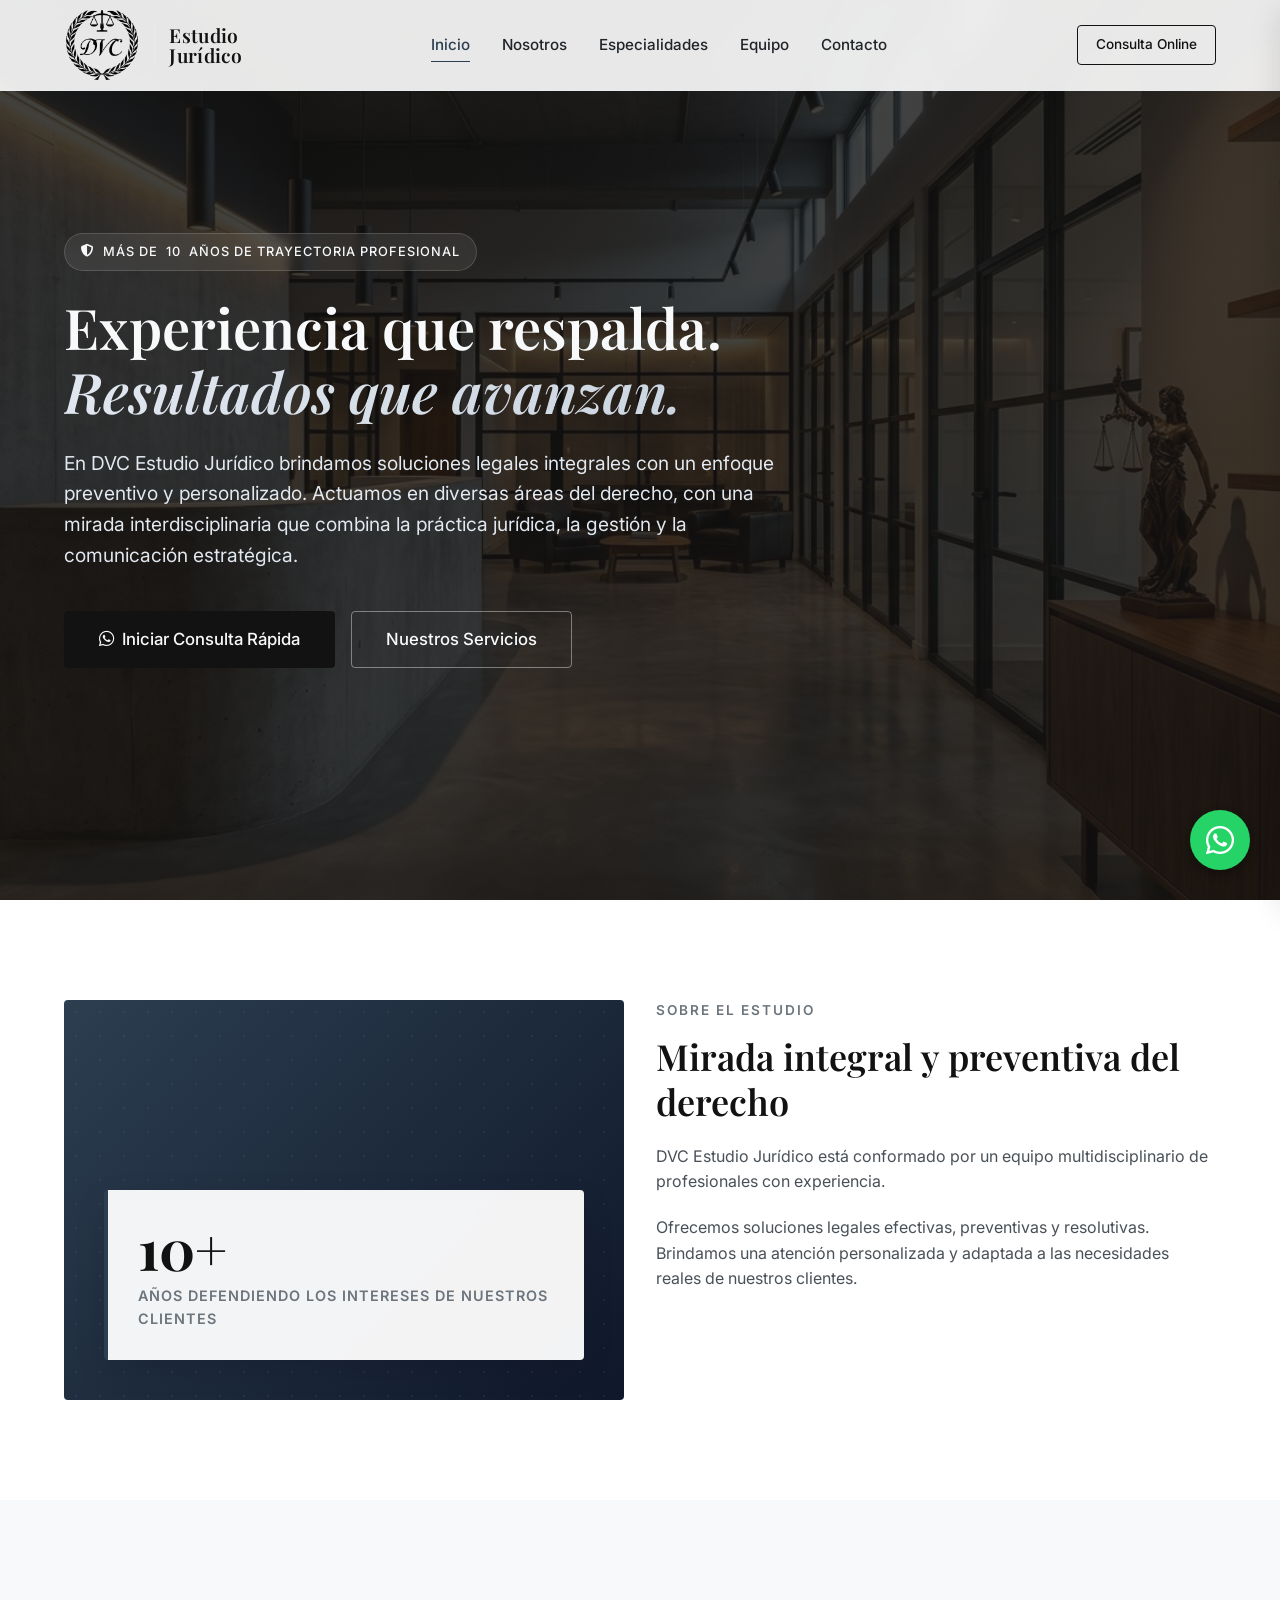
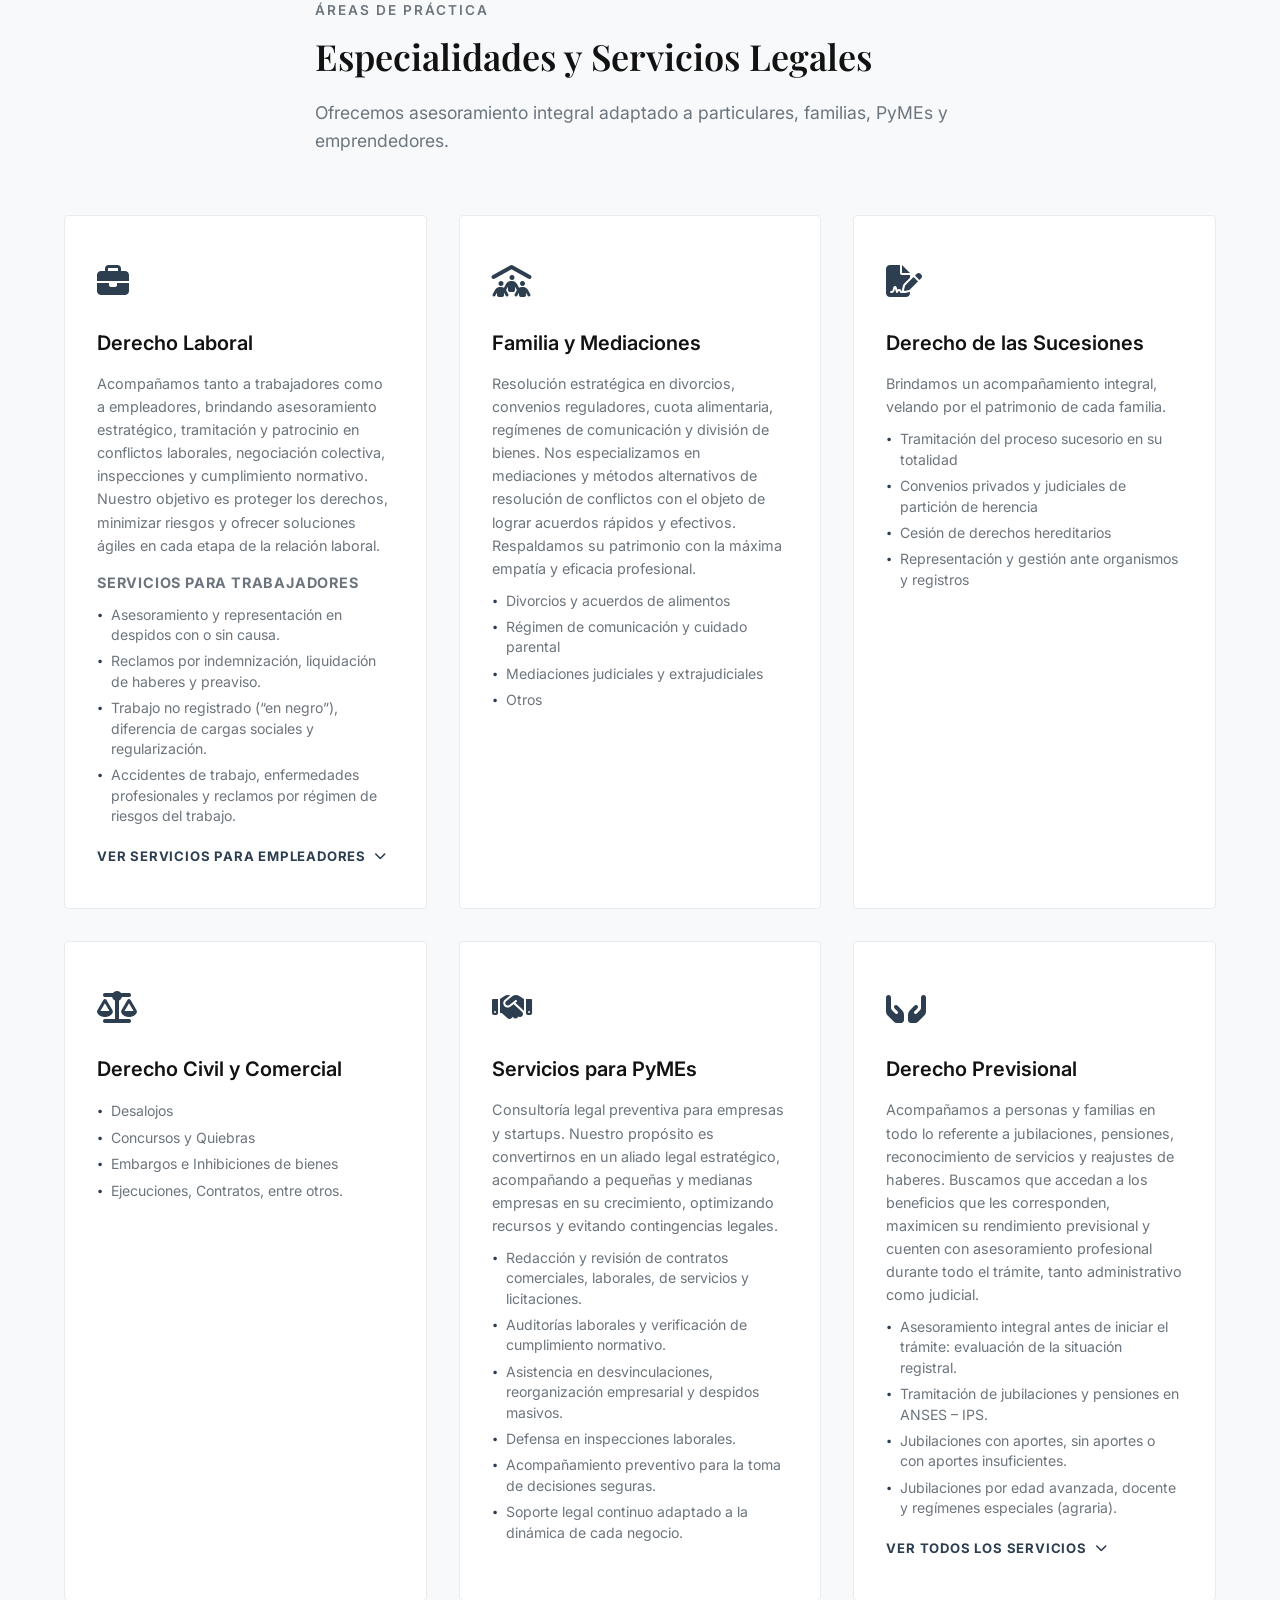
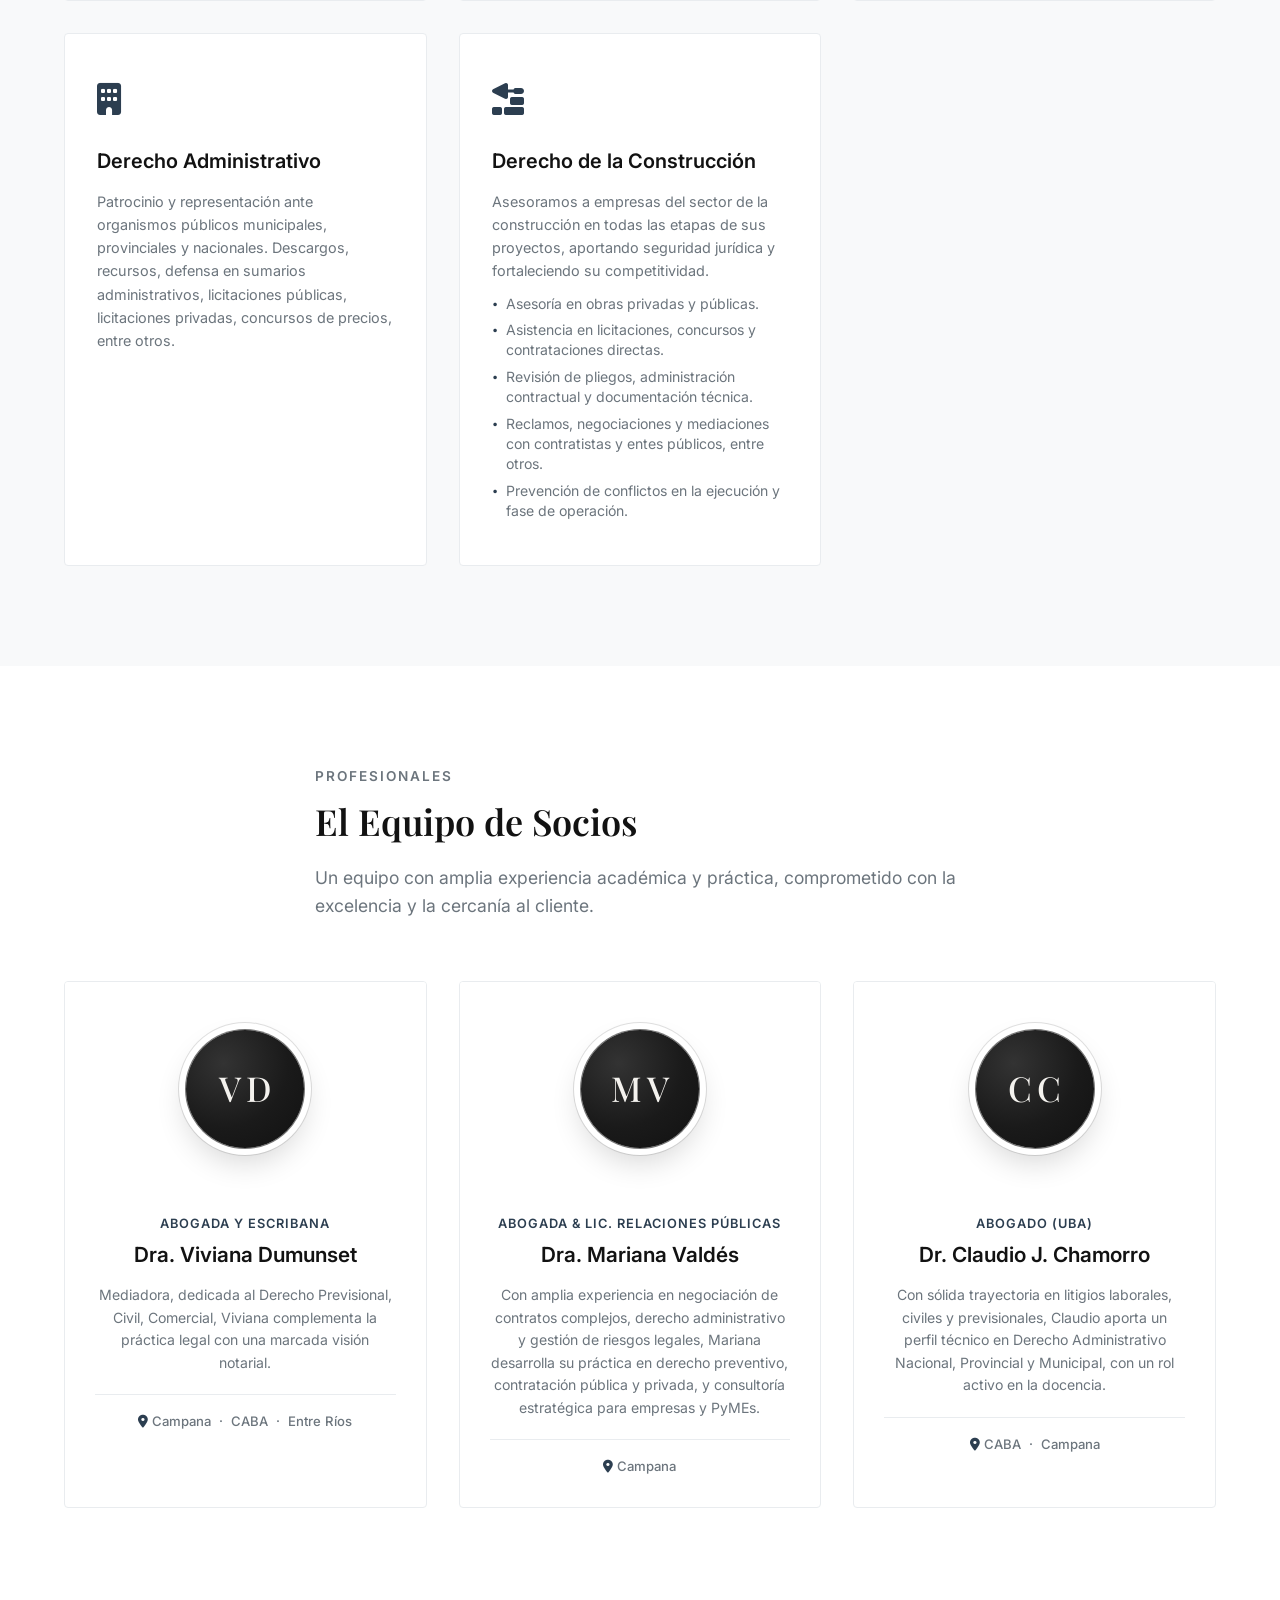
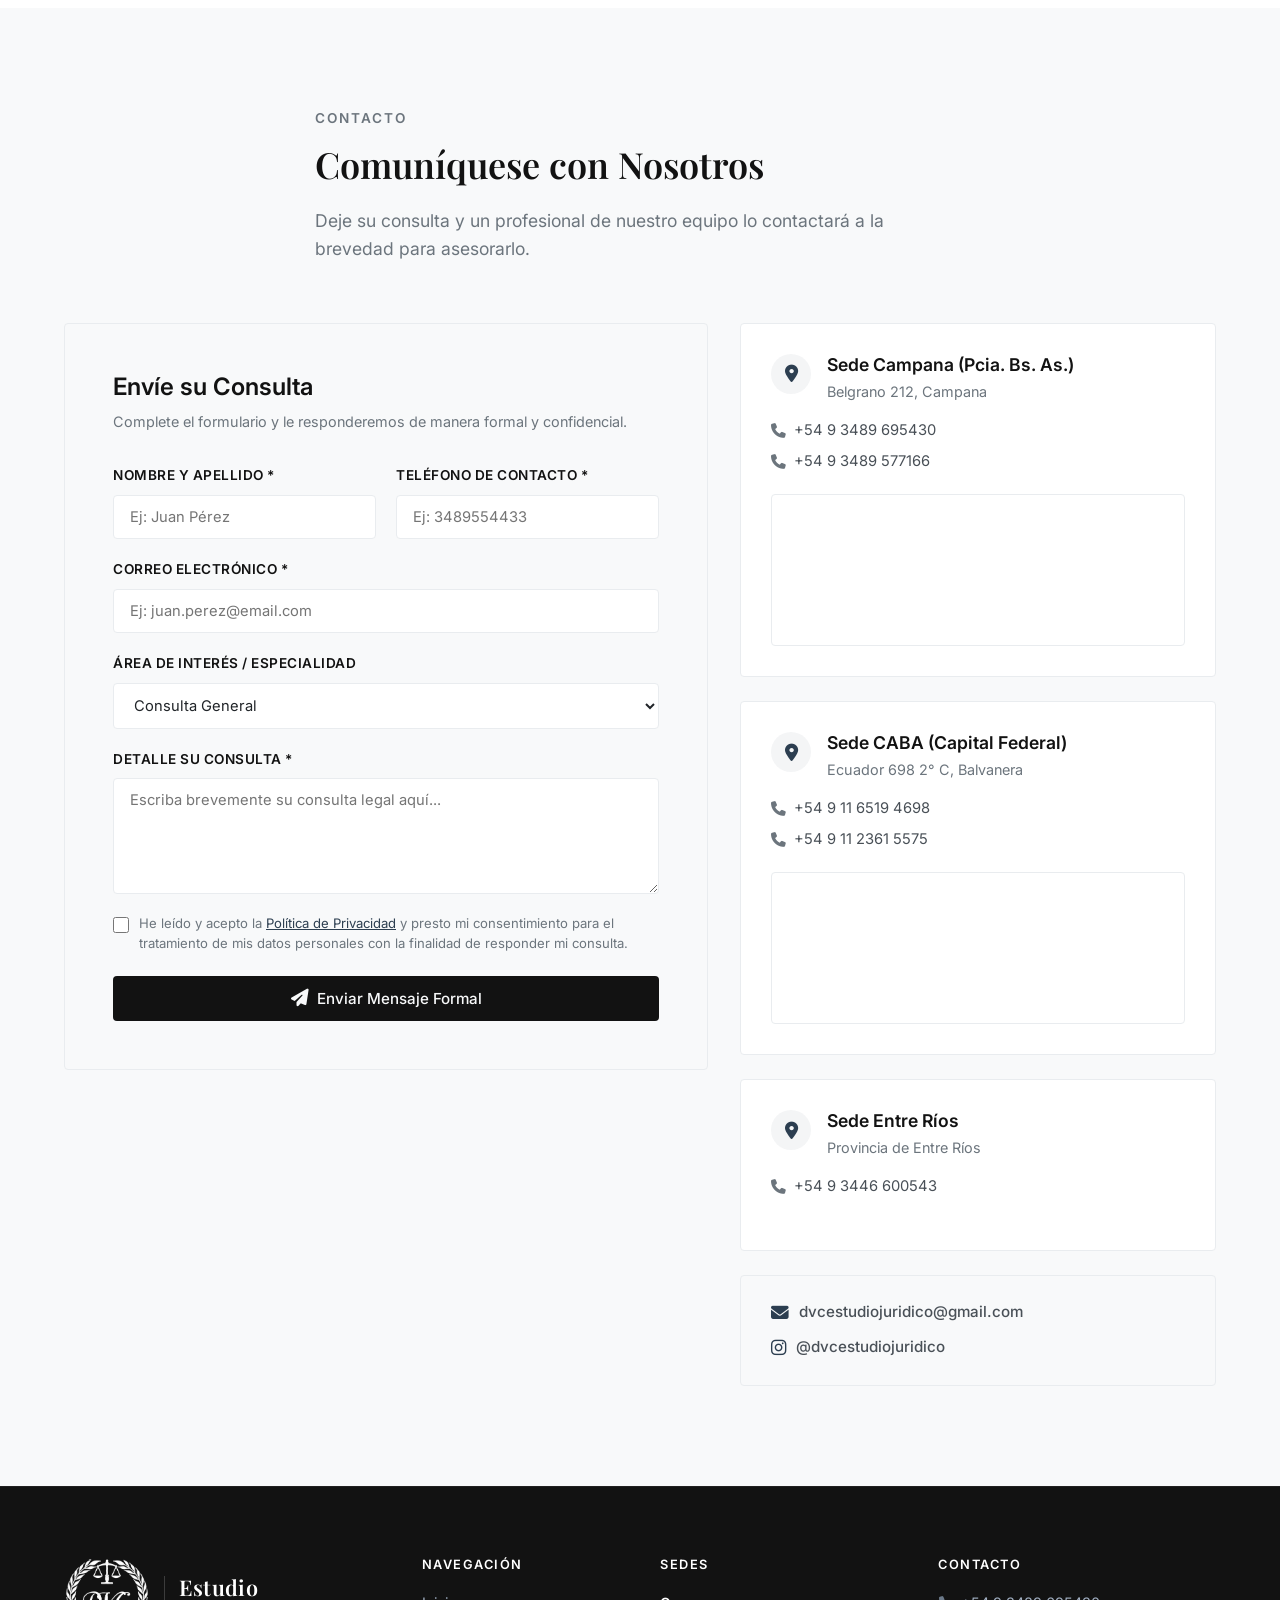
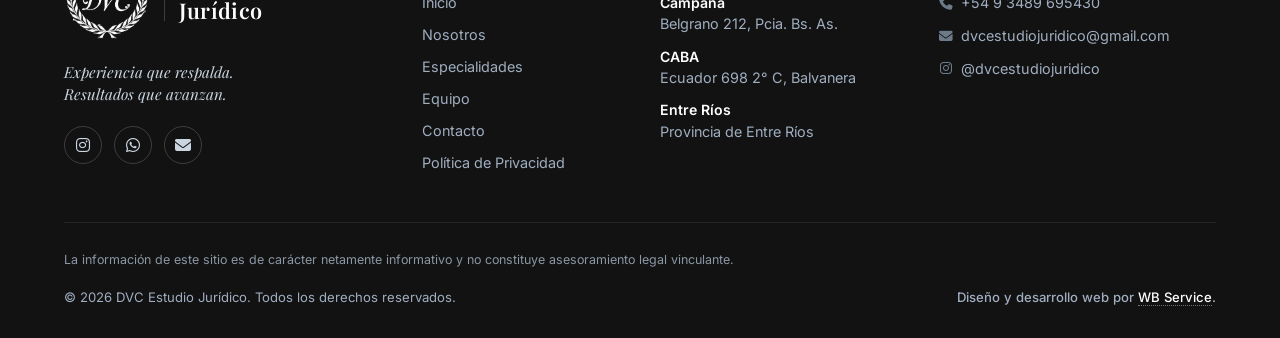
==== commit 114bf251: "correcciones" ====
--- a/index.html
+++ b/index.html
@@ -117,7 +117,7 @@
                         <i class="fa-solid fa-shield-halved"></i> Más de <span id="exp-years-badge">10</span> años de trayectoria profesional
                     </div>
                     <h1 class="hero-title">Experiencia que respalda.<br><span class="text-gradient">Resultados que avanzan.</span></h1>
-                    <p class="hero-lead">En DVC Estudio Jurídico brindamos soluciones legales integrales con un enfoque preventivo y personalizado. Actuamos en diversas áreas del derecho, con enfoque personalizado y una mirada interdisciplinaria que combina la práctica jurídica, la gestión y la comunicación estratégica.</p>
+                    <p class="hero-lead">En DVC Estudio Jurídico brindamos soluciones legales integrales con un enfoque preventivo y personalizado. Actuamos en diversas áreas del derecho, con una mirada interdisciplinaria que combina la práctica jurídica, la gestión y la comunicación estratégica.</p>
                     <div class="hero-buttons">
                         <a href="https://wa.me/5493489695430?text=Hola,%20quisiera%20hacer%20una%20consulta%20legal." target="_blank" class="btn btn-primary btn-lg">
                             <i class="fa-brands fa-whatsapp"></i> Iniciar Consulta Rápida
@@ -143,8 +143,8 @@
                     <div class="nosotros-content">
                         <span class="section-subtitle">Sobre el Estudio</span>
                         <h2 class="section-title">Mirada integral y preventiva del derecho</h2>
-                        <p class="section-text">DVC Estudio Jurídico está conformado por un equipo multidisciplinario de profesionales con amplia experiencia.</p>
-                        <p class="section-text">Ofrecemos soluciones legales efectivas, preventivas y resolutivas. Conocemos a fondo cada caso para brindar una atención personalizada y adaptada a las necesidades reales de nuestros clientes.</p>
+                        <p class="section-text">DVC Estudio Jurídico está conformado por un equipo multidisciplinario de profesionales con experiencia.</p>
+                        <p class="section-text">Ofrecemos soluciones legales efectivas, preventivas y resolutivas. Brindamos una atención personalizada y adaptada a las necesidades reales de nuestros clientes.</p>
                     </div>
                 </div>
             </div>
@@ -206,13 +206,12 @@
                     <div class="specialty-card">
                         <div class="card-icon"><i class="fa-solid fa-file-signature"></i></div>
                         <h3>Derecho de las Sucesiones</h3>
-                        <p>Brindamos un acompañamiento integral en procesos sucesorios, cuidando la claridad y el orden patrimonial de cada familia.</p>
+                        <p>Brindamos un acompañamiento integral, velando por el patrimonio de cada familia.</p>
                         <ul class="card-list">
-                            <li>Tramitación completa de sucesiones</li>
-                            <li>Convenios privados y judiciales de partición</li>
-                            <li>Representación de herederos y cónyuges supérstites</li>
+                            <li>Tramitación del proceso sucesorio en su totalidad</li>
+                            <li>Convenios privados y judiciales de partición de herencia</li>
                             <li>Cesión de derechos hereditarios</li>
-                            <li>Administración sucesoria y gestiones ante organismos y registros</li>
+                            <li>Representación y gestión ante organismos y registros</li>
                         </ul>
                     </div>
 
@@ -250,10 +249,9 @@
                         <p>Acompañamos a personas y familias en todo lo referente a jubilaciones, pensiones, reconocimiento de servicios y reajustes de haberes. Buscamos que accedan a los beneficios que les corresponden, maximicen su rendimiento previsional y cuenten con asesoramiento profesional durante todo el trámite, tanto administrativo como judicial.</p>
                         <ul class="card-list">
                             <li>Asesoramiento integral antes de iniciar el trámite: evaluación de la situación registral.</li>
-                            <li>Determinación del momento oportuno para iniciar el trámite jubilatorio una vez cumplidos los años de aportes.</li>
                             <li>Tramitación de jubilaciones y pensiones en ANSES – IPS.</li>
                             <li>Jubilaciones con aportes, sin aportes o con aportes insuficientes.</li>
-                            <li>Jubilaciones por edad avanzada, docente, agraria y regímenes especiales.</li>
+                            <li>Jubilaciones por edad avanzada, docente y regímenes especiales (agraria).</li>
                         </ul>
                         <div class="card-more">
                             <div class="card-more-inner">
@@ -279,7 +277,7 @@
                     <div class="specialty-card">
                         <div class="card-icon"><i class="fa-solid fa-building"></i></div>
                         <h3>Derecho Administrativo</h3>
-                        <p>Patrocinio y representación ante organismos públicos municipales, provinciales y nacionales. Descargos por multas, recursos jerárquicos, defensa en sumarios administrativos y licitaciones públicas.</p>
+                        <p>Patrocinio y representación ante organismos públicos municipales, provinciales y nacionales. Descargos, recursos, defensa en sumarios administrativos, licitaciones públicas, licitaciones privadas, concursos de precios, entre otros.</p>
                     </div>
 
                     <!-- Tarjeta 8: Construcción -->
@@ -317,7 +315,7 @@
                         <div class="member-info">
                             <span class="member-role">Abogada y Escribana</span>
                             <h3>Dra. Viviana Dumunset</h3>
-                            <p class="member-bio">Dedicada al derecho Previsional, Civil, Comercial y Mediadora, Viviana complementa la práctica legal con una marcada visión notarial.</p>
+                            <p class="member-bio">Mediadora, dedicada al Derecho Previsional, Civil, Comercial, Viviana complementa la práctica legal con una marcada visión notarial.</p>
                             <div class="member-meta">
                                 <span><i class="fa-solid fa-location-dot"></i> Campana &nbsp;·&nbsp; CABA &nbsp;·&nbsp; Entre Ríos</span>
                             </div>
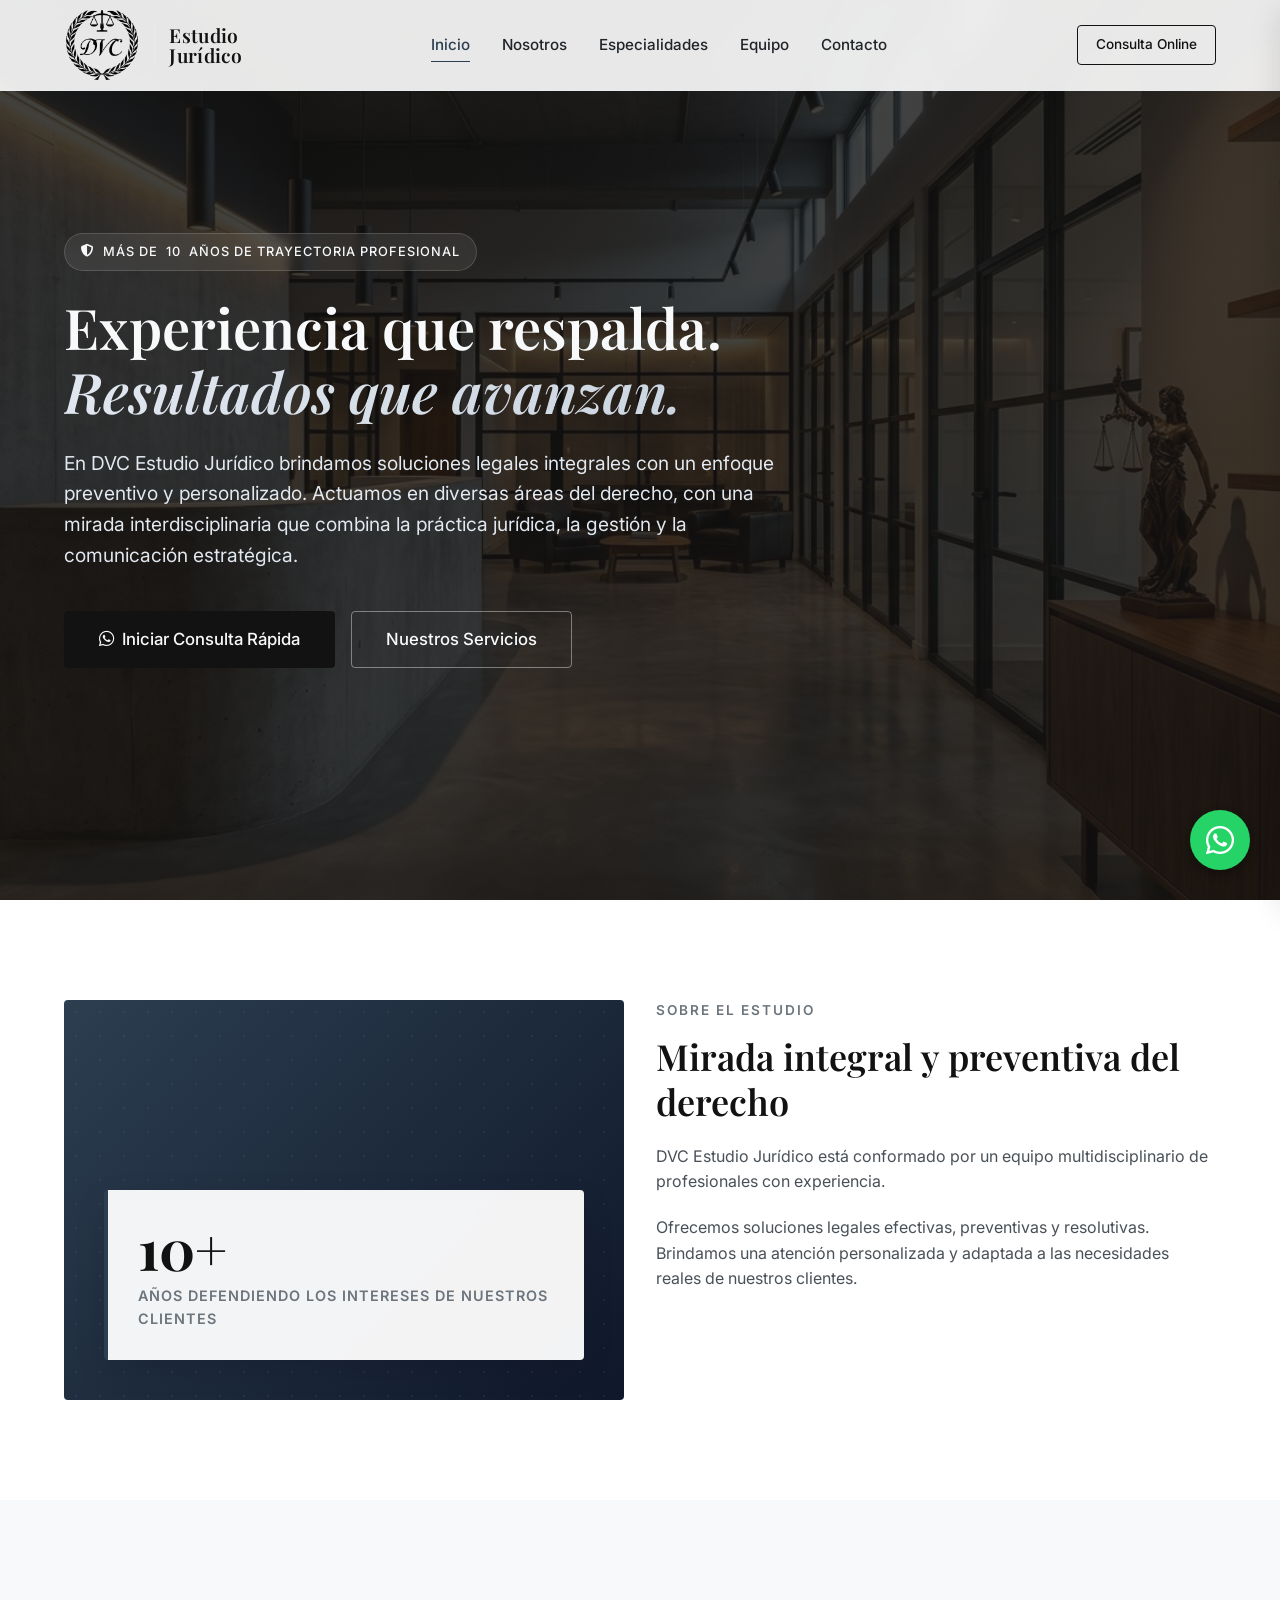
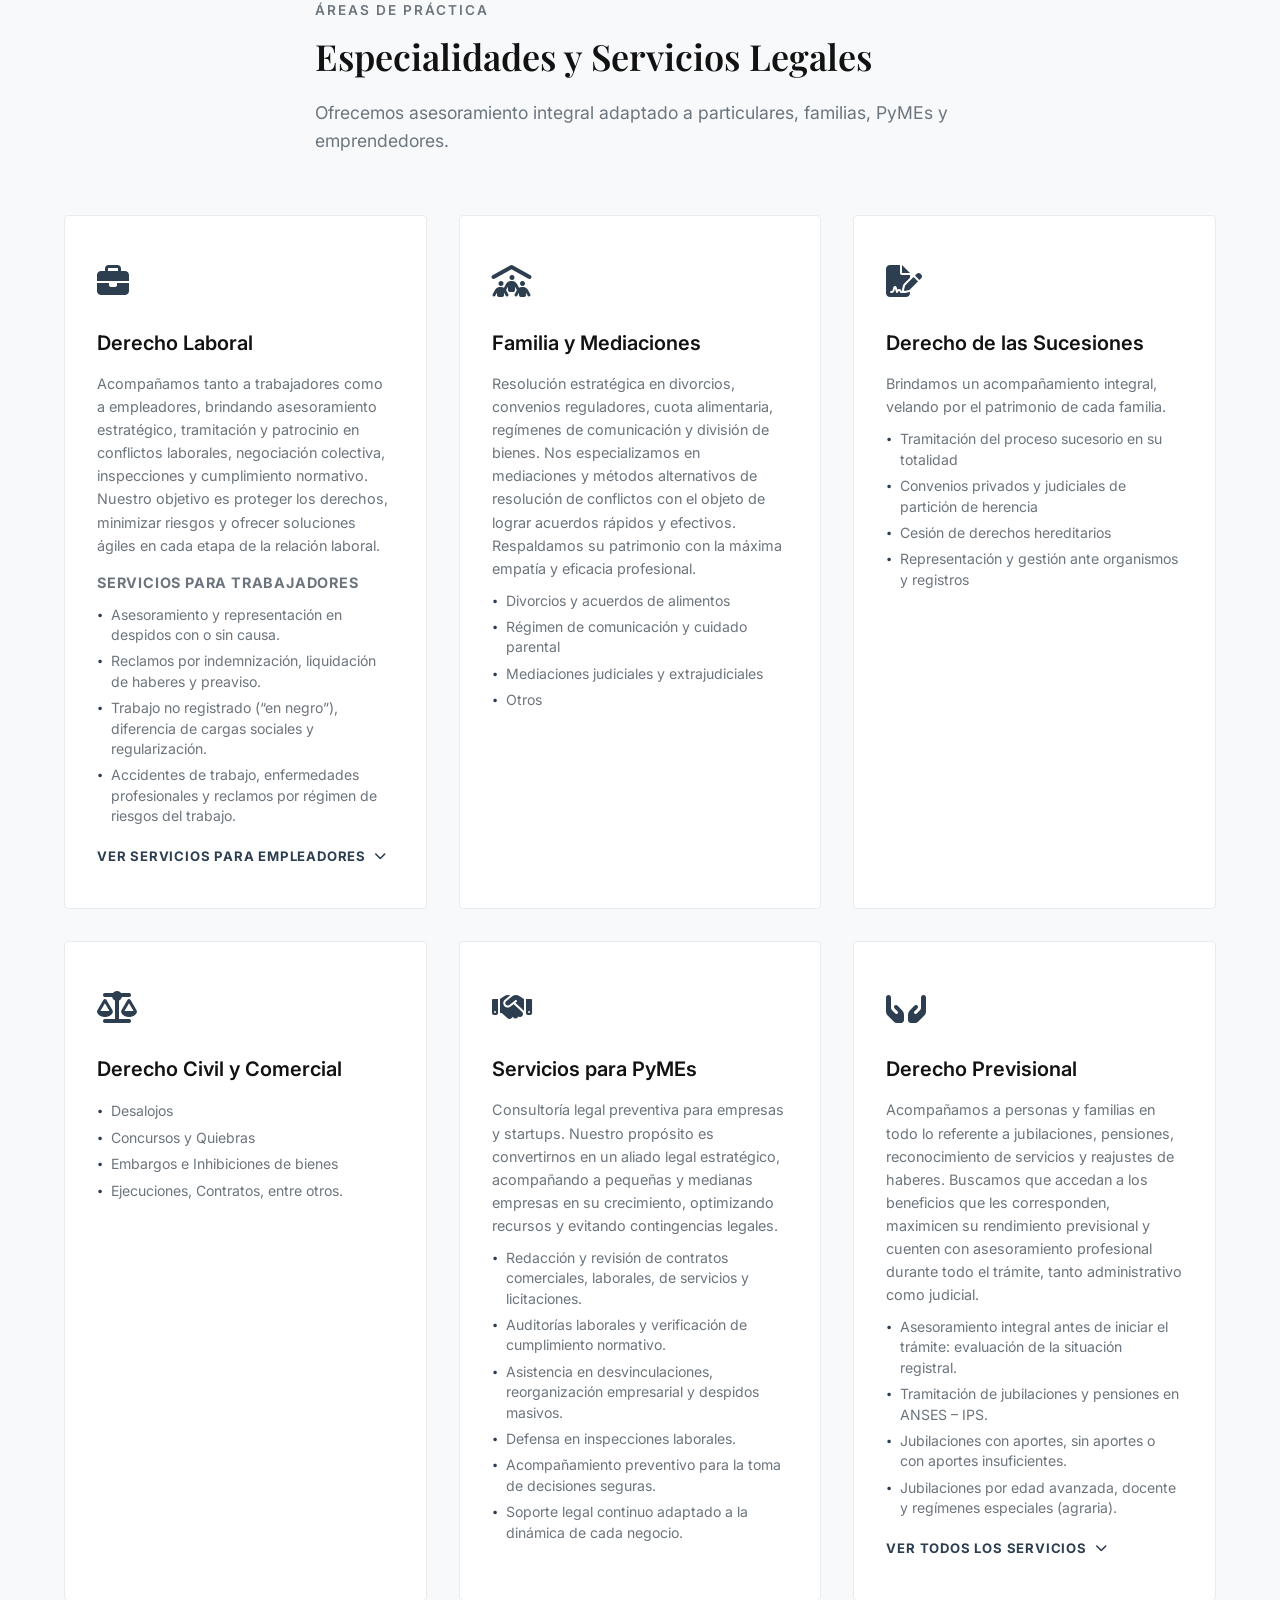
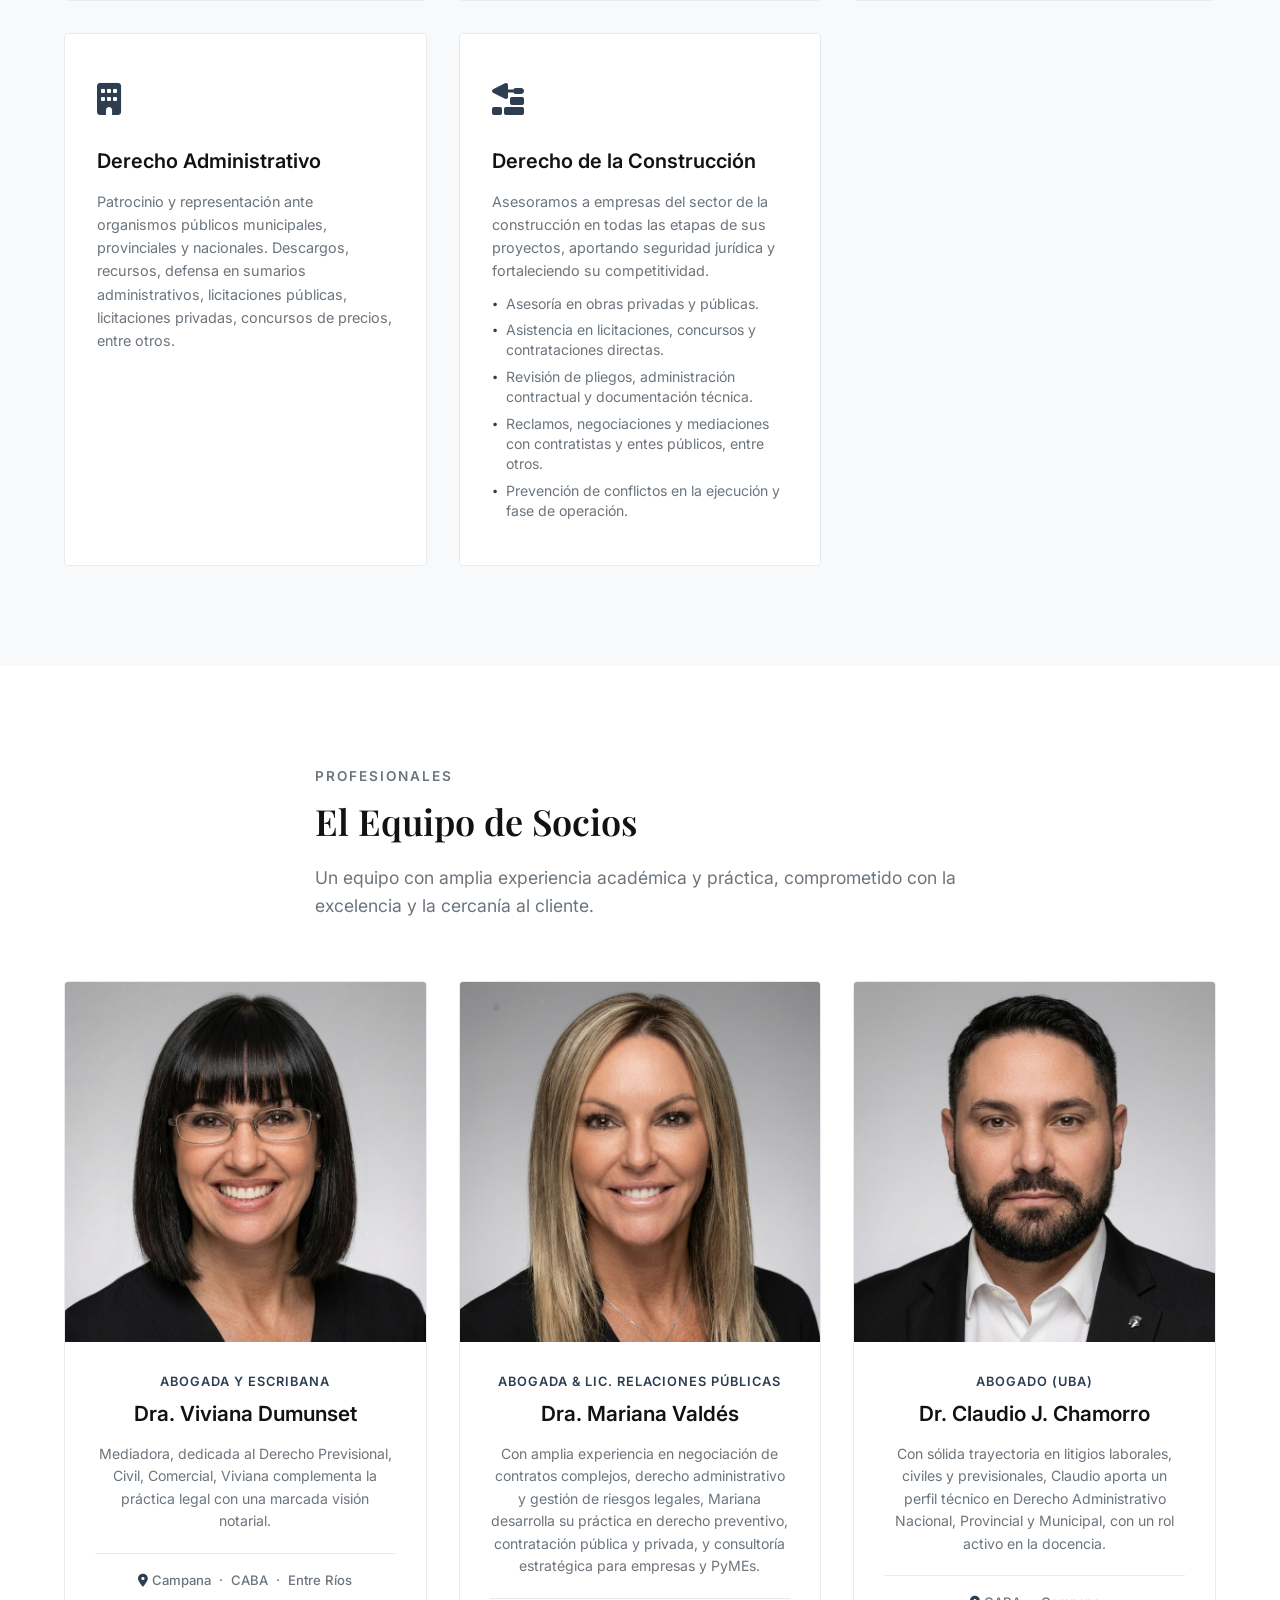
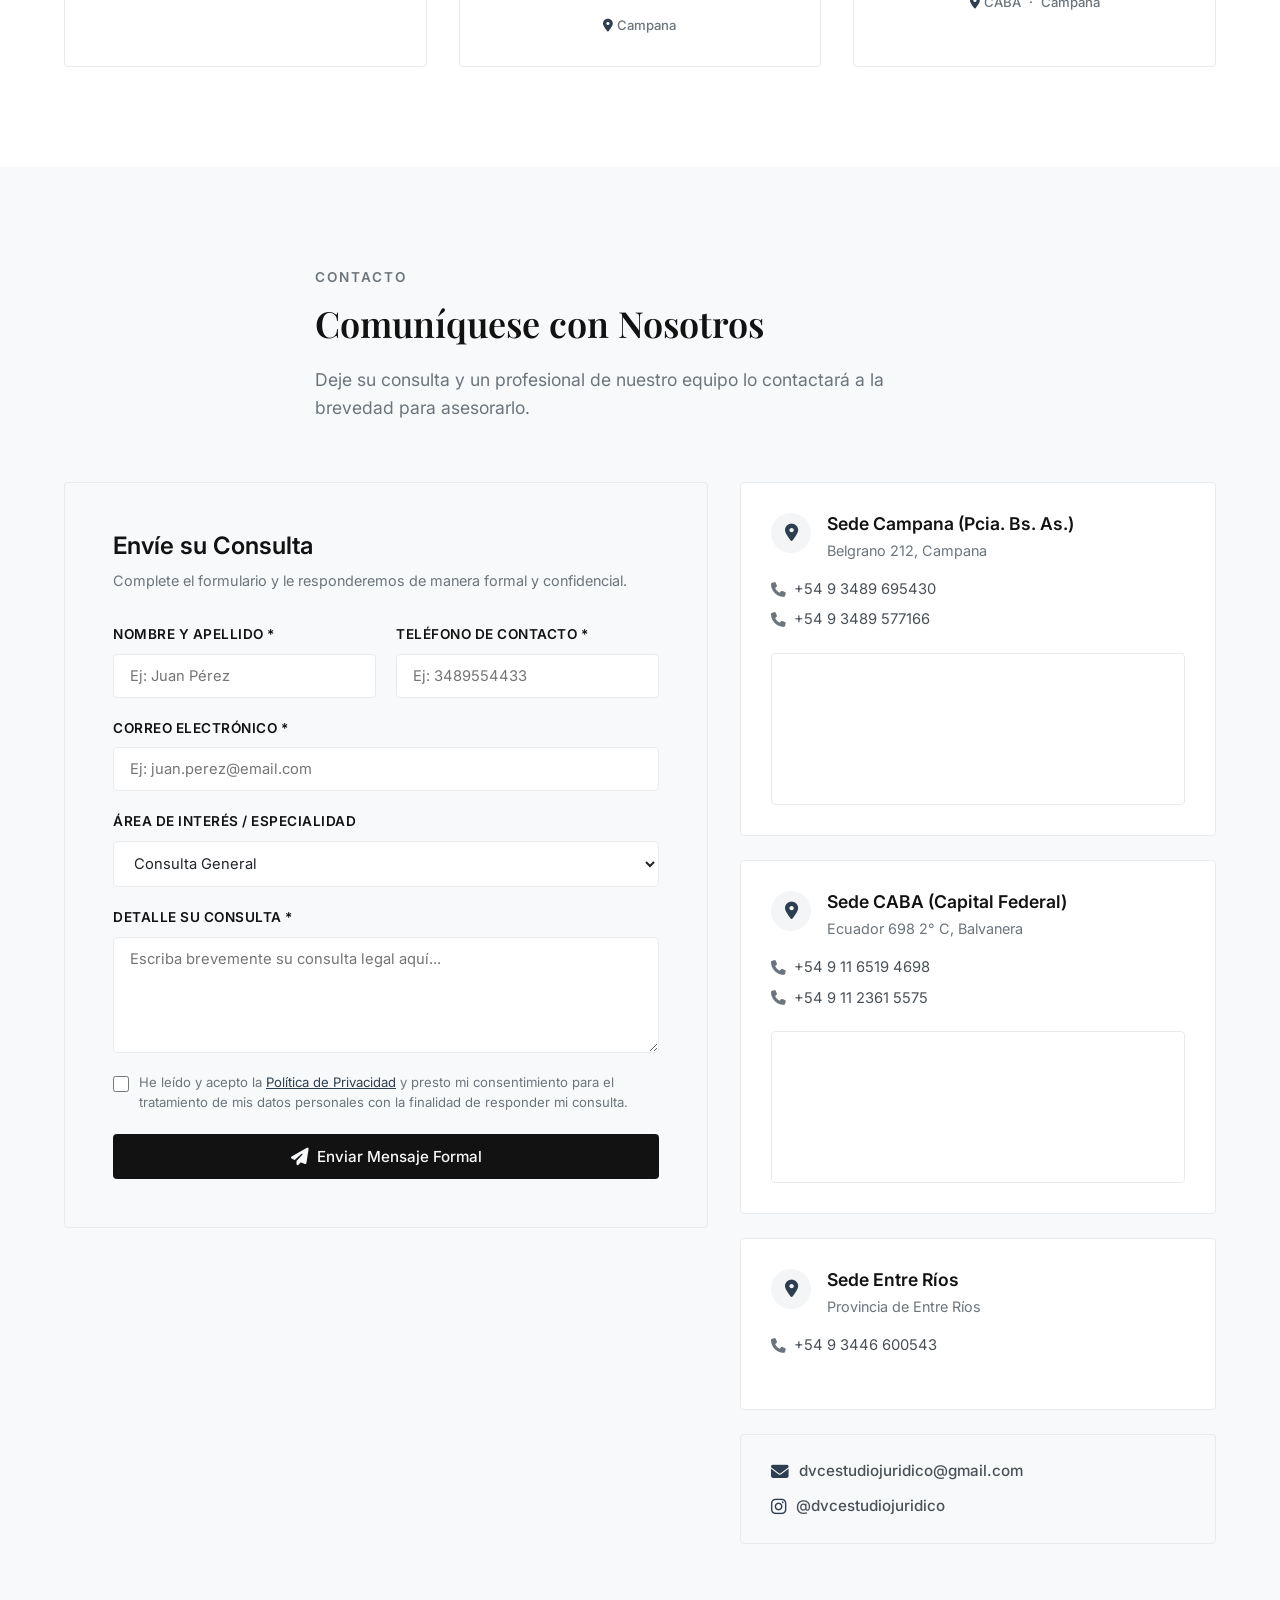
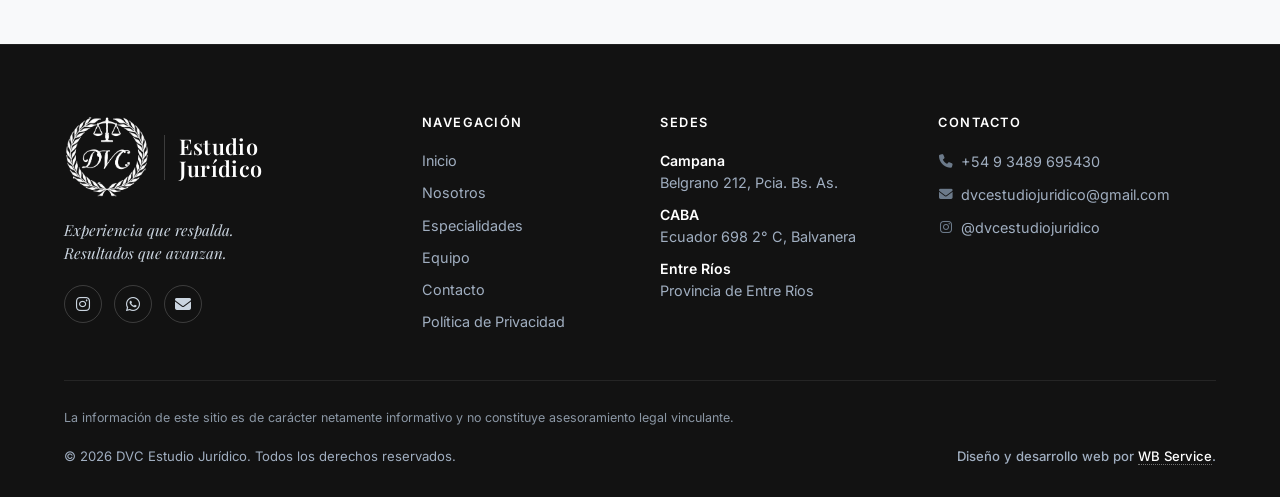
==== commit c2097d69: "Diseño + contenido + correcciones" ====
--- a/index.html
+++ b/index.html
@@ -11,7 +11,7 @@
     <meta name="robots" content="index, follow">
     <meta name="theme-color" content="#121212">
     <!-- ⚠️ Al confirmar el dominio real, reemplazar esta URL en canonical + og:url + og:image + twitter:image -->
-    <link rel="canonical" href="https://willsnop-jeyker.github.io/DVCEstudioJuridico/">
+    <link rel="canonical" href="https://dvcestudiojuridico.com.ar/">
 
     <!-- Favicon -->
     <link rel="icon" type="image/png" sizes="32x32" href="assets/favicon-32.png">
@@ -24,8 +24,8 @@
     <meta property="og:site_name" content="DVC Estudio Jurídico">
     <meta property="og:title" content="DVC Estudio Jurídico | Experiencia y Confianza Legal">
     <meta property="og:description" content="Asesoramiento legal integral y preventivo en Campana, CABA y Entre Ríos. Derecho civil, comercial, laboral, sucesorio, previsional y para PyMEs.">
-    <meta property="og:url" content="https://willsnop-jeyker.github.io/DVCEstudioJuridico/">
-    <meta property="og:image" content="https://willsnop-jeyker.github.io/DVCEstudioJuridico/assets/og-image.png">
+    <meta property="og:url" content="https://dvcestudiojuridico.com.ar/">
+    <meta property="og:image" content="https://dvcestudiojuridico.com.ar/assets/og-image.png">
     <meta property="og:image:width" content="1200">
     <meta property="og:image:height" content="630">
     <meta property="og:image:alt" content="DVC Estudio Jurídico">
@@ -34,7 +34,7 @@
     <meta name="twitter:card" content="summary_large_image">
     <meta name="twitter:title" content="DVC Estudio Jurídico | Experiencia y Confianza Legal">
     <meta name="twitter:description" content="Asesoramiento legal integral y preventivo en Campana, CABA y Entre Ríos.">
-    <meta name="twitter:image" content="https://willsnop-jeyker.github.io/DVCEstudioJuridico/assets/og-image.png">
+    <meta name="twitter:image" content="https://dvcestudiojuridico.com.ar/assets/og-image.png">
 
     <!-- Google Fonts -->
     <link rel="preconnect" href="https://fonts.googleapis.com">
@@ -309,8 +309,8 @@
                 <div class="grid grid-3 equipo-grid">
                     <!-- Ficha Dra. Viviana Dumunset -->
                     <div class="member-card">
-                        <div class="member-img-container">
-                            <div class="member-avatar">VD</div>
+                        <div class="member-photo">
+                            <img src="assets/equipo-viviana.jpg" alt="Dra. Viviana Dumunset" loading="lazy">
                         </div>
                         <div class="member-info">
                             <span class="member-role">Abogada y Escribana</span>
@@ -324,8 +324,8 @@
 
                     <!-- Ficha Dra. Mariana Valdés -->
                     <div class="member-card">
-                        <div class="member-img-container">
-                            <div class="member-avatar">MV</div>
+                        <div class="member-photo">
+                            <img src="assets/equipo-mariana.jpg" alt="Dra. Mariana Valdés" loading="lazy">
                         </div>
                         <div class="member-info">
                             <span class="member-role">Abogada &amp; Lic. Relaciones Públicas</span>
@@ -339,8 +339,8 @@
 
                     <!-- Ficha Dr. Claudio Javier Chamorro -->
                     <div class="member-card">
-                        <div class="member-img-container">
-                            <div class="member-avatar">CC</div>
+                        <div class="member-photo">
+                            <img src="assets/equipo-claudio.jpg" alt="Dr. Claudio J. Chamorro" loading="lazy">
                         </div>
                         <div class="member-info">
                             <span class="member-role">Abogado (UBA)</span>
@@ -401,6 +401,9 @@
                                 <label for="fmessage">Detalle su Consulta *</label>
                                 <textarea id="fmessage" name="message" rows="5" required placeholder="Escriba brevemente su consulta legal aquí..."></textarea>
                             </div>
+                            <!-- Honeypot antispam: invisible para humanos; los bots lo completan y Formspree descarta el envío -->
+                            <input type="text" name="_gotcha" id="fgotcha" class="hp-field" tabindex="-1" autocomplete="off" aria-hidden="true">
+
                             <div class="form-consent">
                                 <input type="checkbox" id="fconsent" name="consent" required>
                                 <label for="fconsent">He leído y acepto la <a href="privacidad.html" target="_blank" rel="noopener">Política de Privacidad</a> y presto mi consentimiento para el tratamiento de mis datos personales con la finalidad de responder mi consulta.</label>
@@ -552,12 +555,12 @@
     {
       "@context": "https://schema.org",
       "@type": "LegalService",
-      "@id": "https://willsnop-jeyker.github.io/DVCEstudioJuridico/#estudio",
+      "@id": "https://dvcestudiojuridico.com.ar/#estudio",
       "name": "DVC Estudio Jurídico",
       "description": "Estudio jurídico con sólida trayectoria en asesoramiento legal integral y preventivo. Derecho laboral, familia y mediaciones, sucesiones, civil y comercial, PyMEs, previsional, administrativo y de la construcción.",
-      "url": "https://willsnop-jeyker.github.io/DVCEstudioJuridico/",
-      "logo": "https://willsnop-jeyker.github.io/DVCEstudioJuridico/assets/apple-touch-icon.png",
-      "image": "https://willsnop-jeyker.github.io/DVCEstudioJuridico/assets/og-image.png",
+      "url": "https://dvcestudiojuridico.com.ar/",
+      "logo": "https://dvcestudiojuridico.com.ar/assets/apple-touch-icon.png",
+      "image": "https://dvcestudiojuridico.com.ar/assets/og-image.png",
       "email": "dvcestudiojuridico@gmail.com",
       "telephone": "+5493489695430",
       "priceRange": "$$",
--- a/styles.css
+++ b/styles.css
@@ -667,45 +667,25 @@
     box-shadow: var(--shadow-md);
 }
 
-.member-img-container {
+/* Foto del profesional (arriba de la ficha) */
+.member-photo {
     width: 100%;
-    padding: 48px 0 36px;
-    display: flex;
-    align-items: center;
-    justify-content: center;
-    background-color: var(--bg-card);
-}
-
-/* Medallón tipo sello: disco oscuro con degradado + doble anillo + sombra suave */
-.member-avatar {
-    width: 118px;
-    height: 118px;
-    border-radius: 50%;
-    background: radial-gradient(circle at 32% 28%, #333333 0%, #1a1a1a 55%, #111111 100%);
-    color: #f4f2ee;
-    display: flex;
-    align-items: center;
-    justify-content: center;
-    font-family: var(--font-heading);
-    font-size: 2.15rem;
-    font-weight: 500;
-    letter-spacing: 5px;
-    text-indent: 5px; /* compensa el letter-spacing para centrar */
-    box-shadow:
-        0 0 0 1px rgba(0, 0, 0, 0.55),
-        0 0 0 7px var(--bg-card),
-        0 0 0 8px rgba(0, 0, 0, 0.12),
-        0 14px 30px rgba(0, 0, 0, 0.16);
-    transition: var(--transition);
-}
-
-.member-card:hover .member-avatar {
-    transform: translateY(-4px);
-    box-shadow:
-        0 0 0 1px rgba(0, 0, 0, 0.55),
-        0 0 0 7px var(--bg-card),
-        0 0 0 8px var(--accent-color),
-        0 20px 36px rgba(0, 0, 0, 0.24);
+    aspect-ratio: 1 / 1;
+    overflow: hidden;
+    background-color: var(--bg-secondary);
+}
+
+.member-photo img {
+    width: 100%;
+    height: 100%;
+    object-fit: cover;
+    object-position: center;
+    display: block;
+    transition: transform 0.6s cubic-bezier(0.25, 0.8, 0.25, 1);
+}
+
+.member-card:hover .member-photo img {
+    transform: scale(1.04);
 }
 
 .member-info {
@@ -818,6 +798,16 @@
     outline: none;
     border-color: var(--accent-color);
     box-shadow: 0 0 0 3px rgba(44, 62, 80, 0.1);
+}
+
+/* Honeypot antispam: oculto para humanos, visible para bots */
+.hp-field {
+    position: absolute;
+    left: -9999px;
+    width: 1px;
+    height: 1px;
+    opacity: 0;
+    pointer-events: none;
 }
 
 /* Consentimiento de datos personales (Ley 25.326) */
